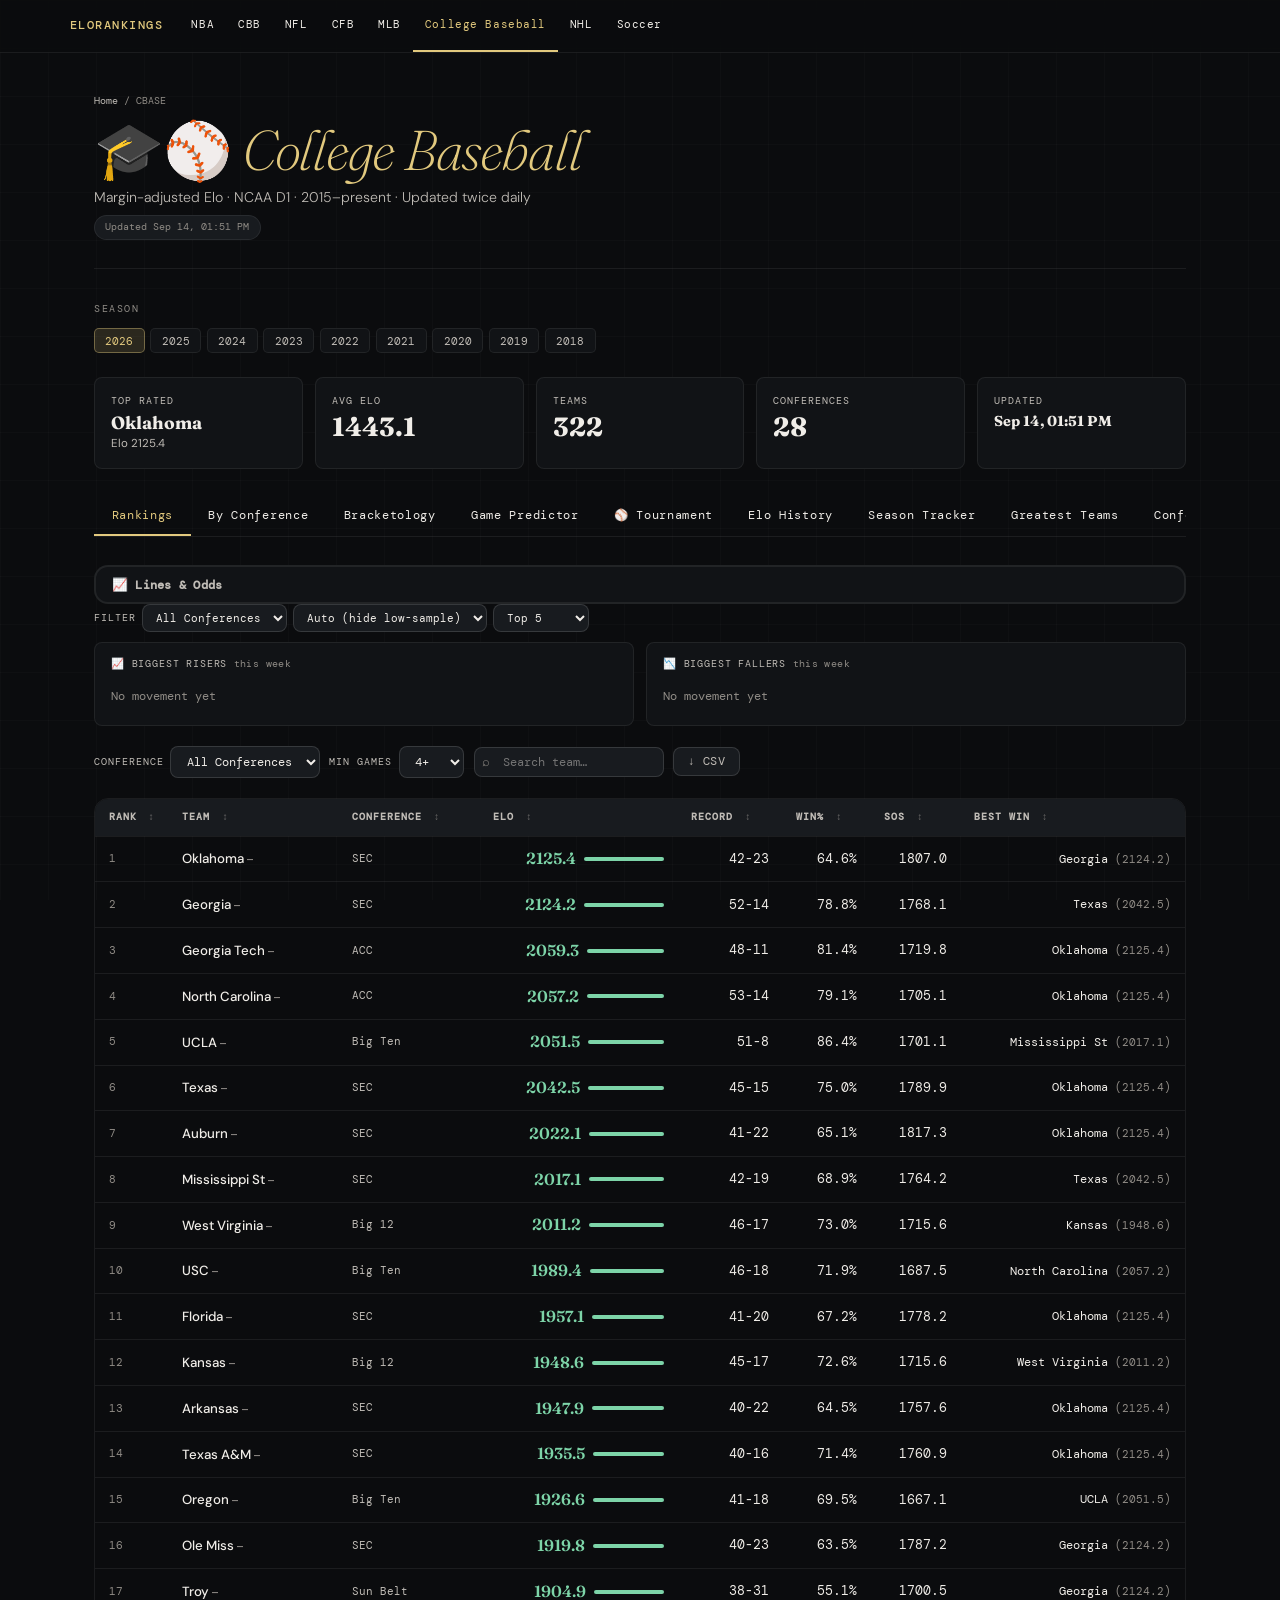
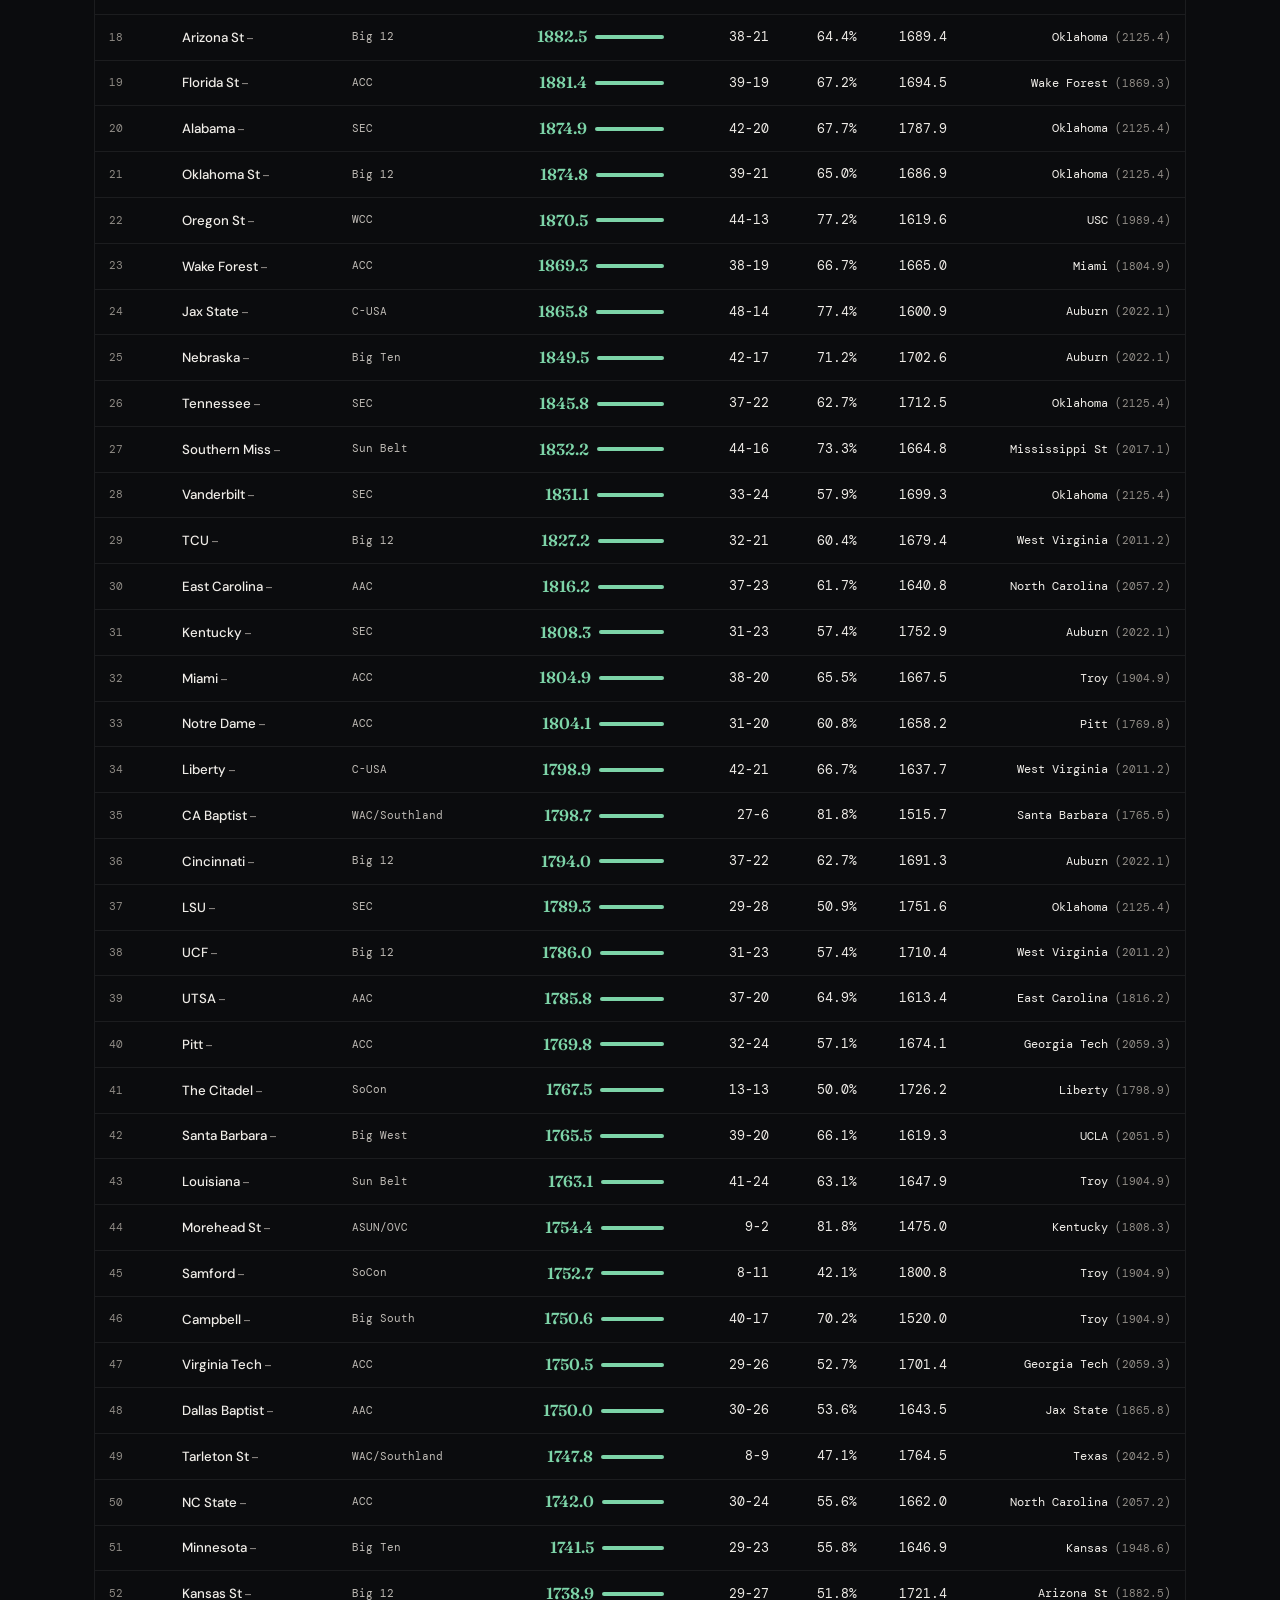
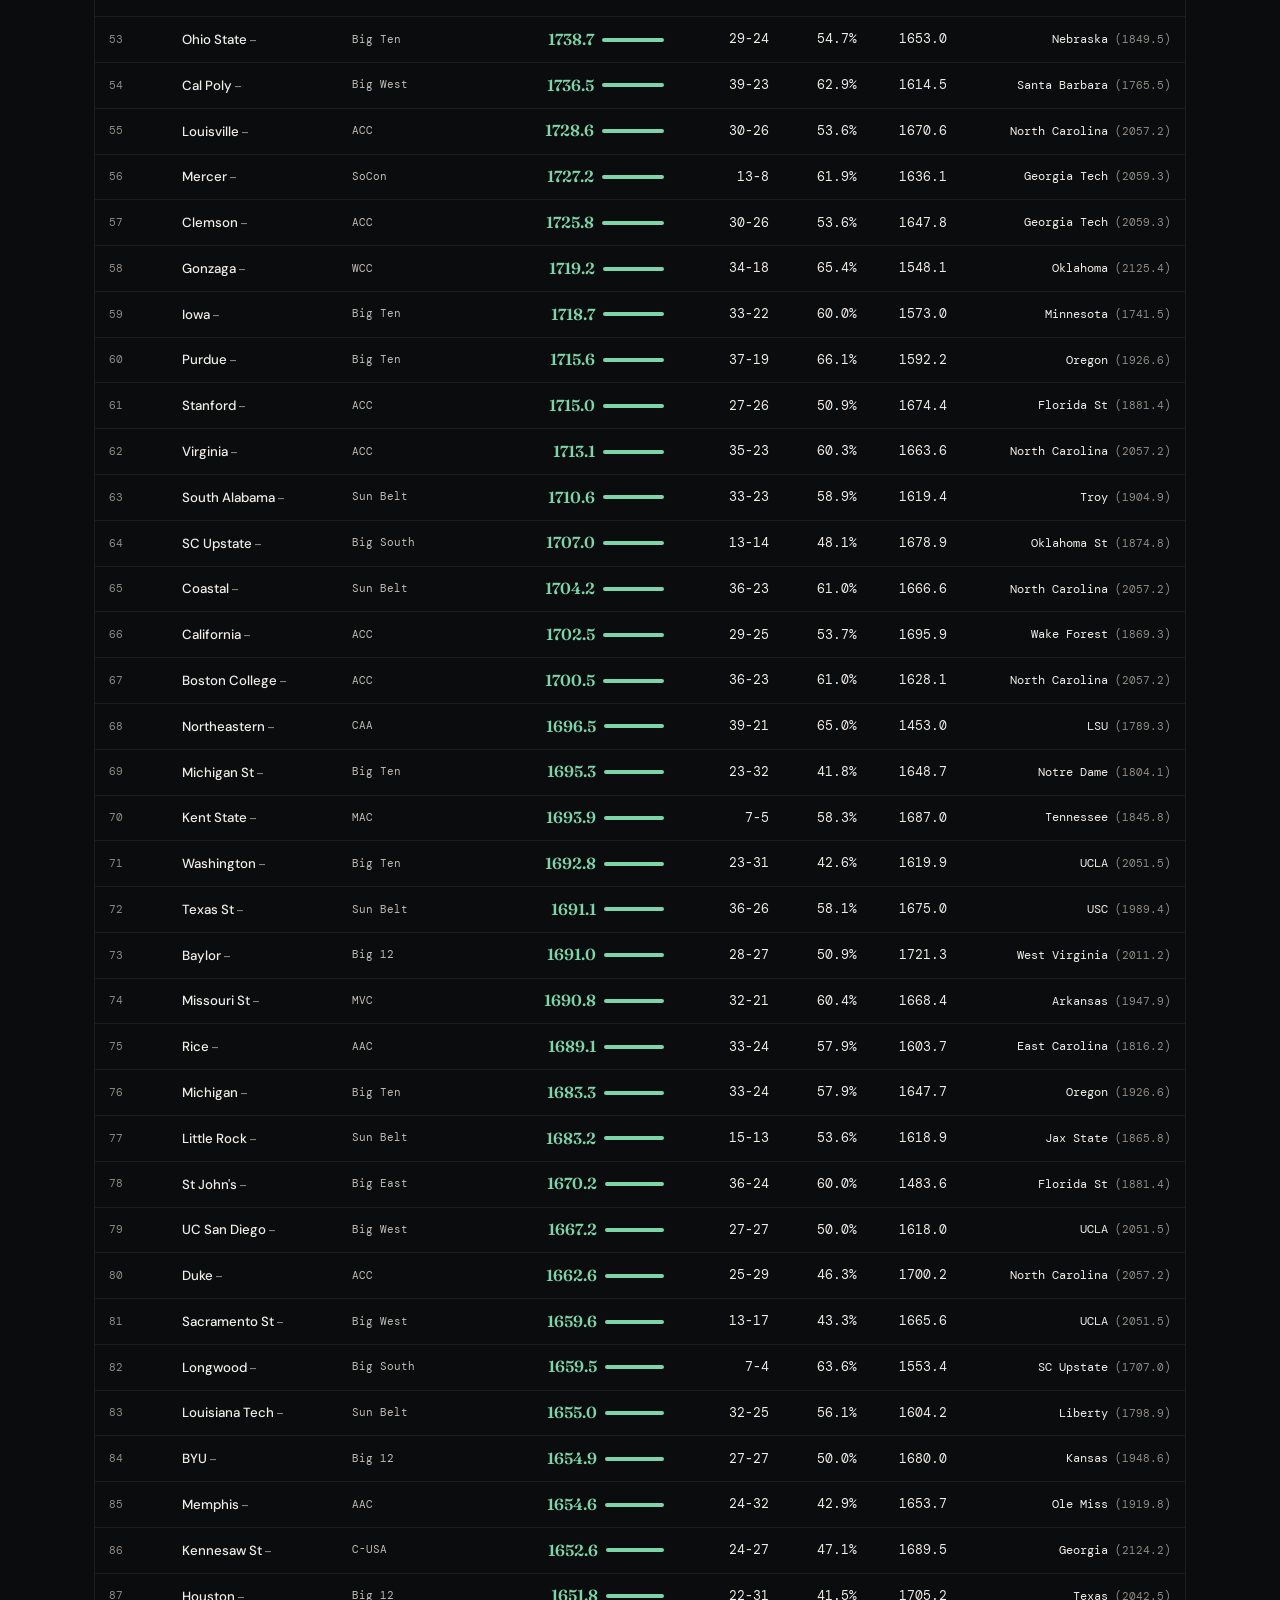
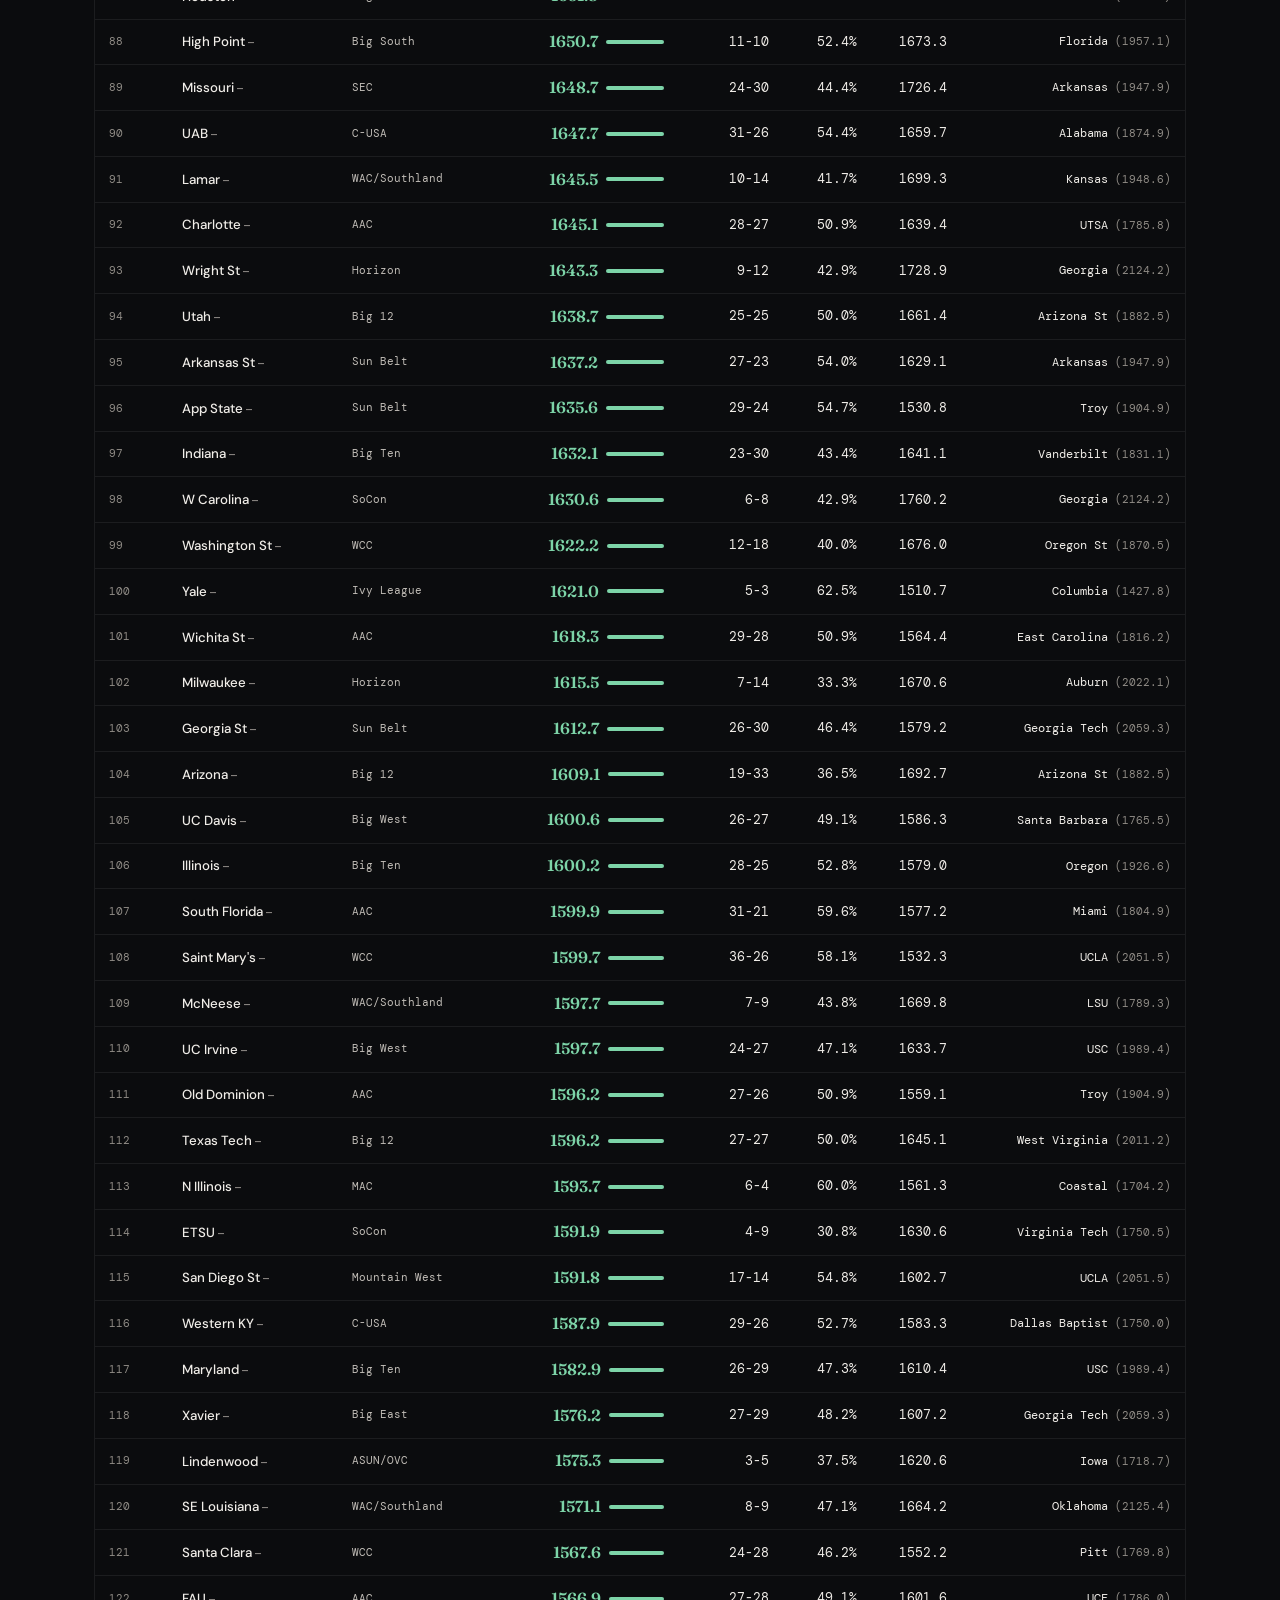
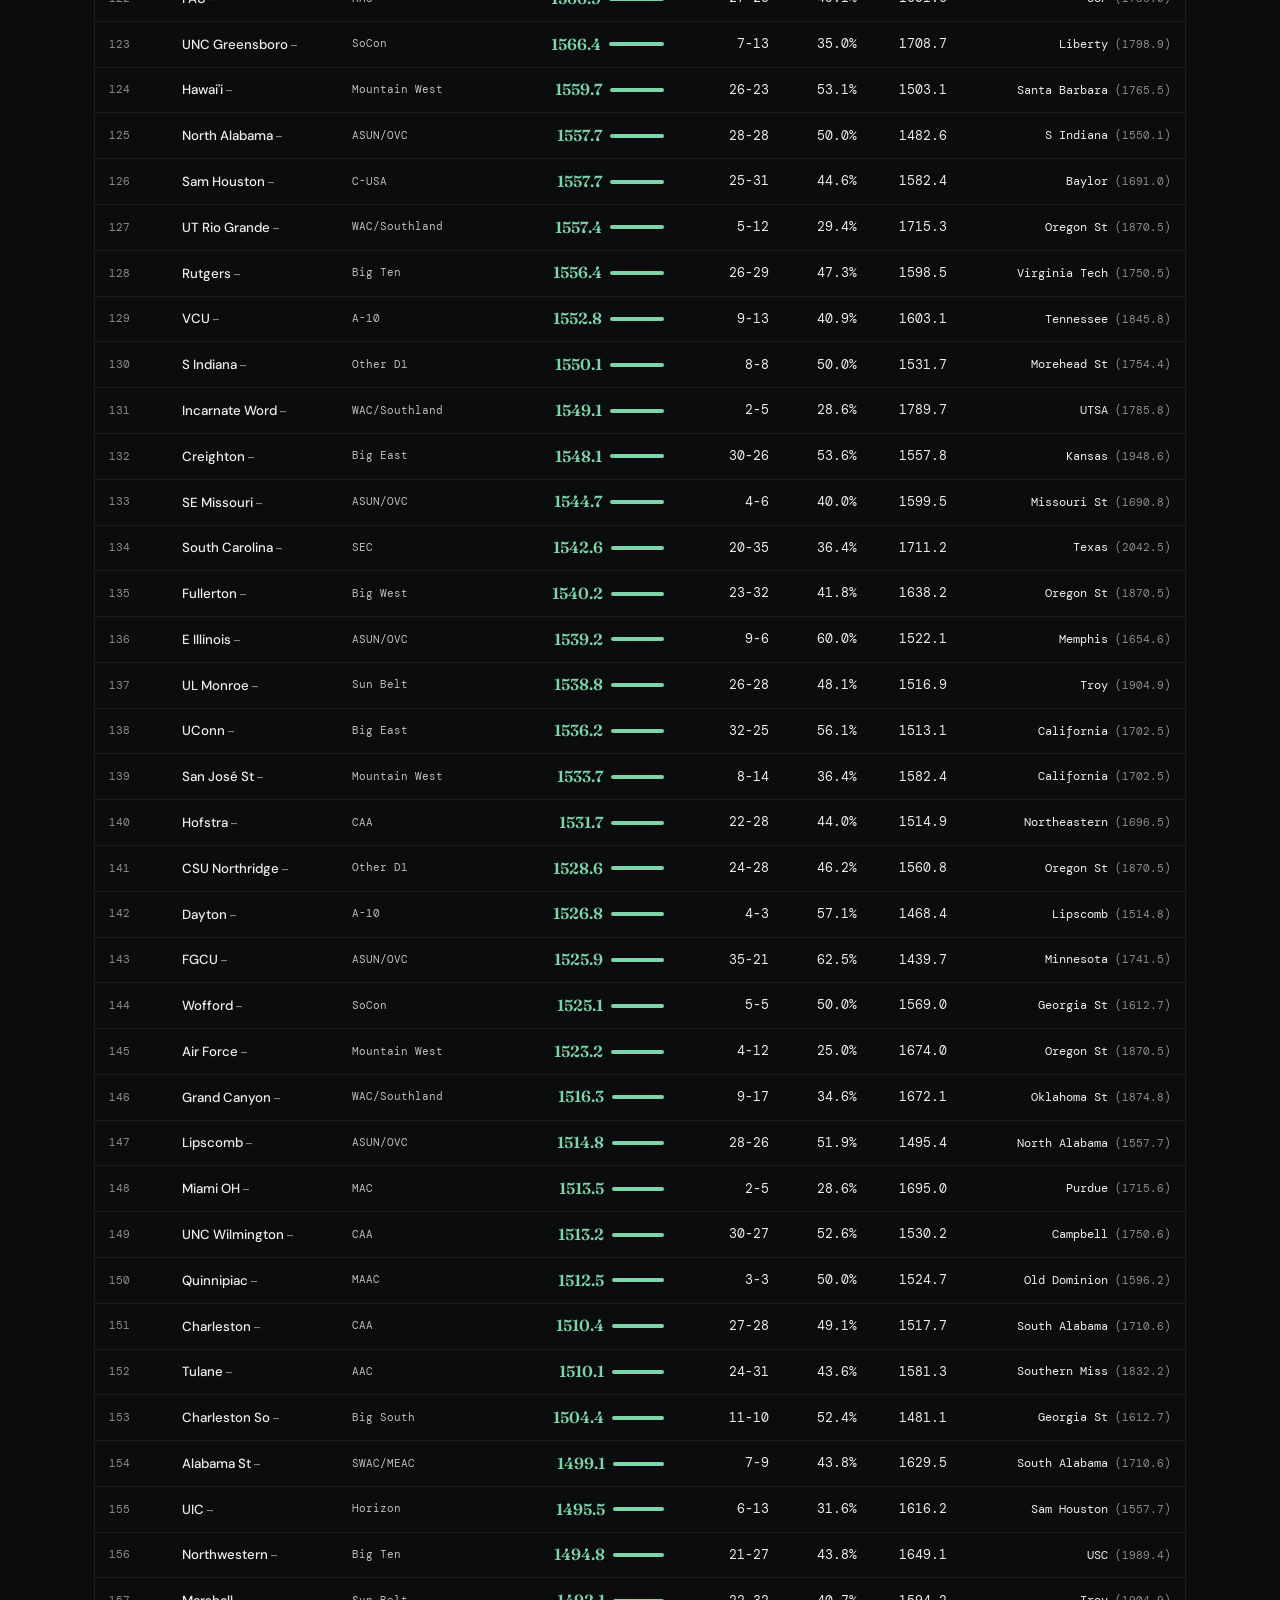
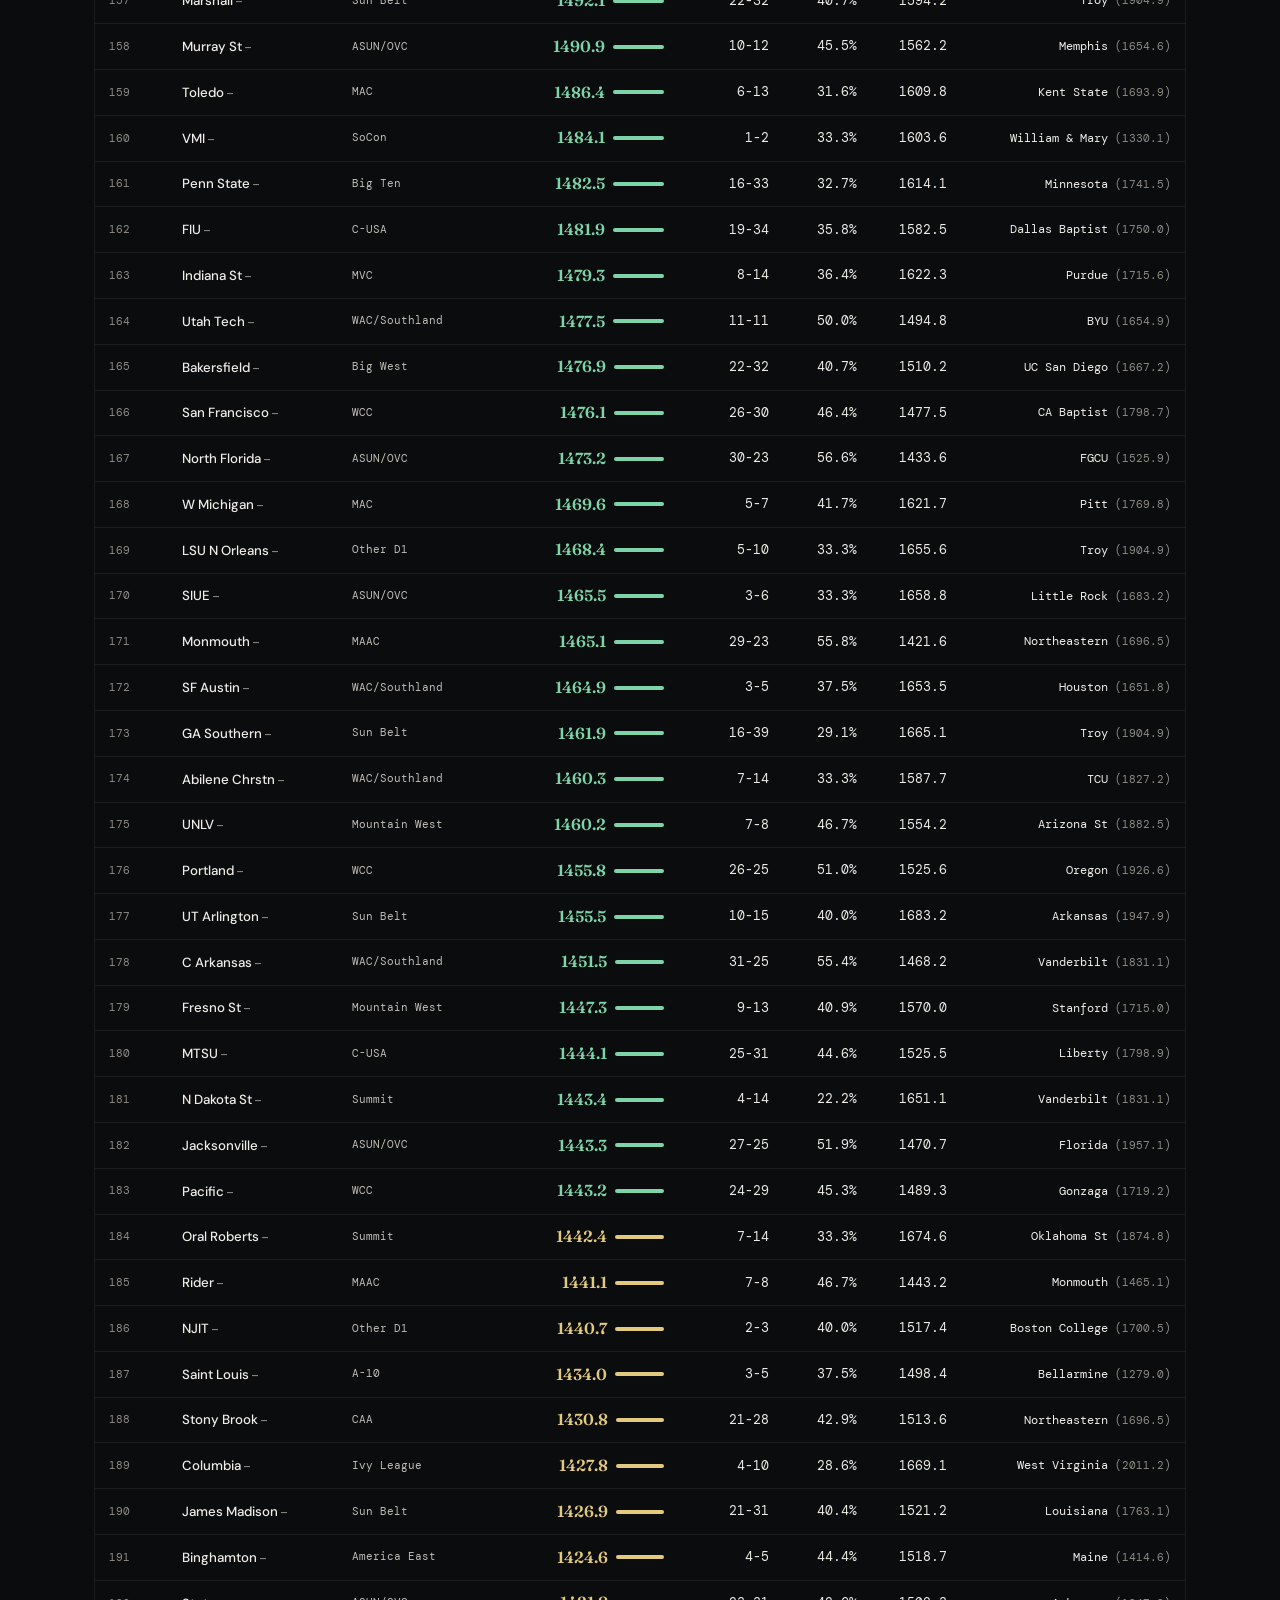
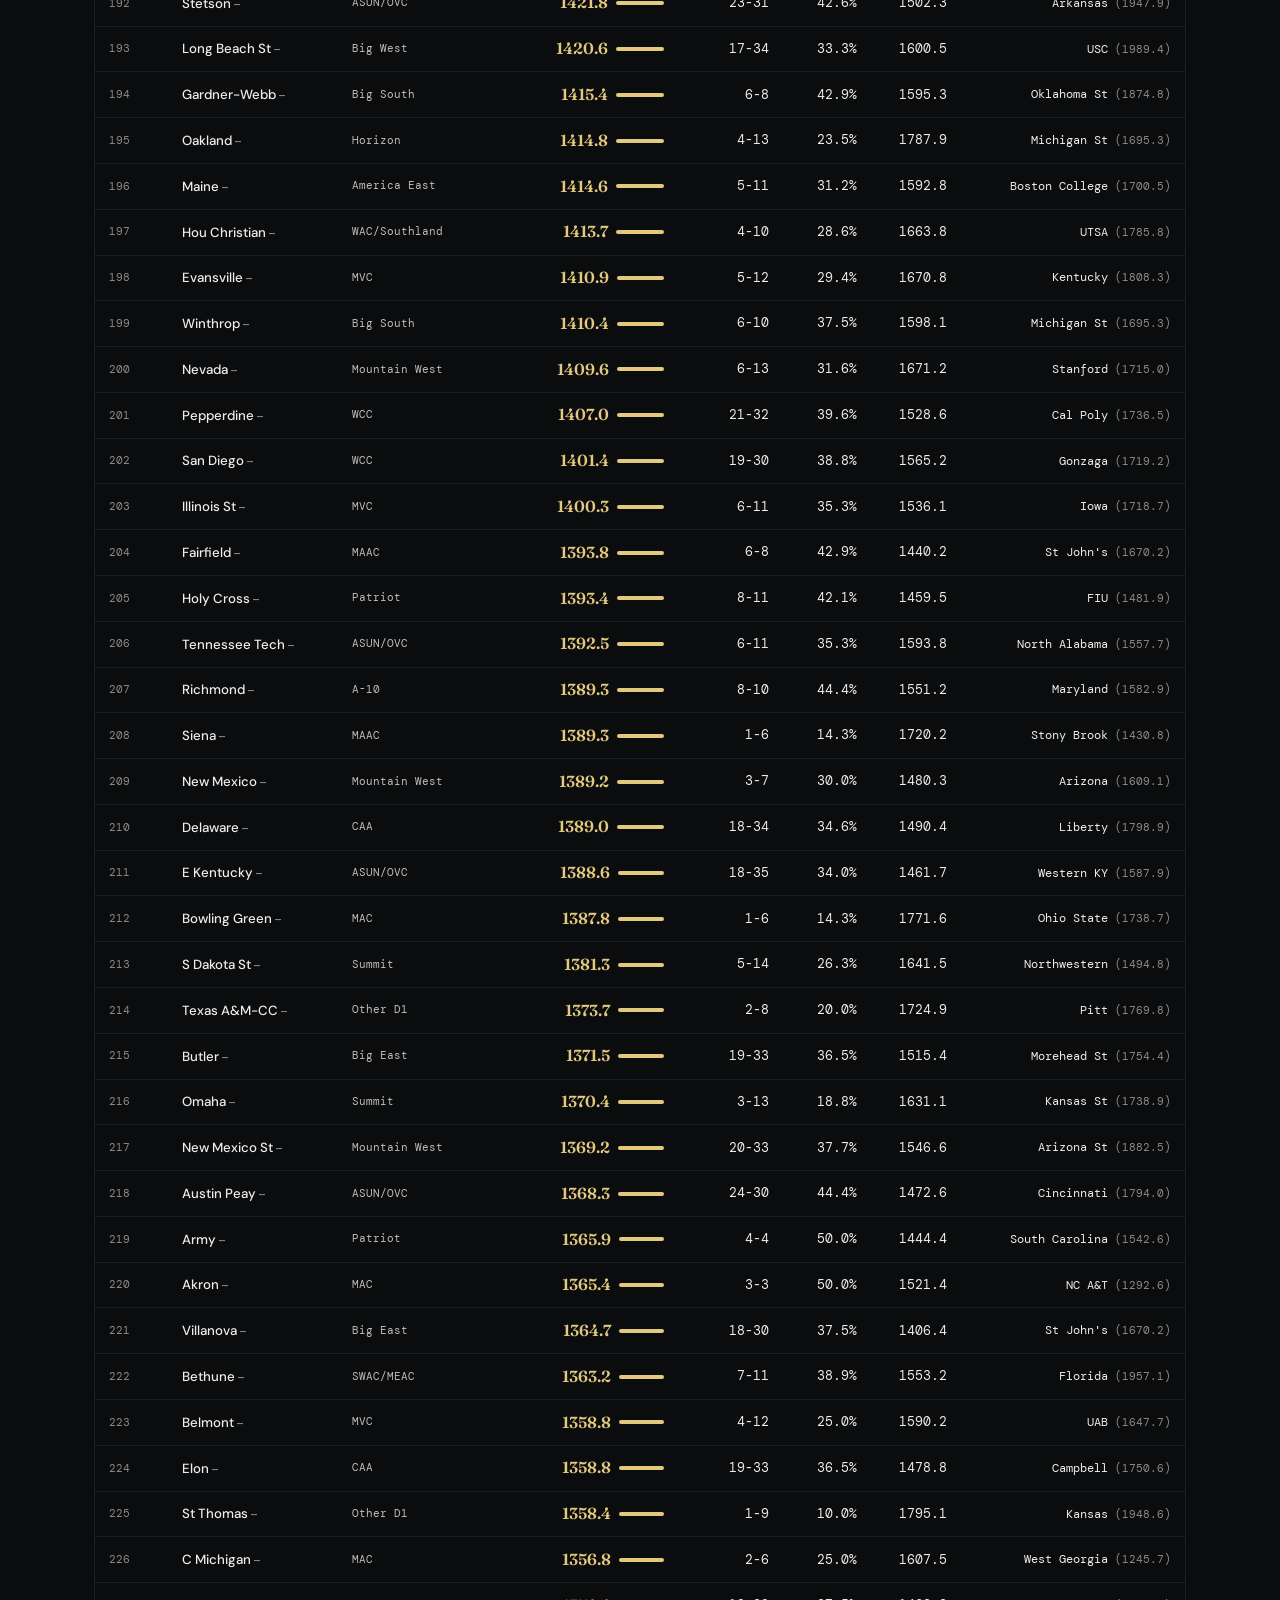
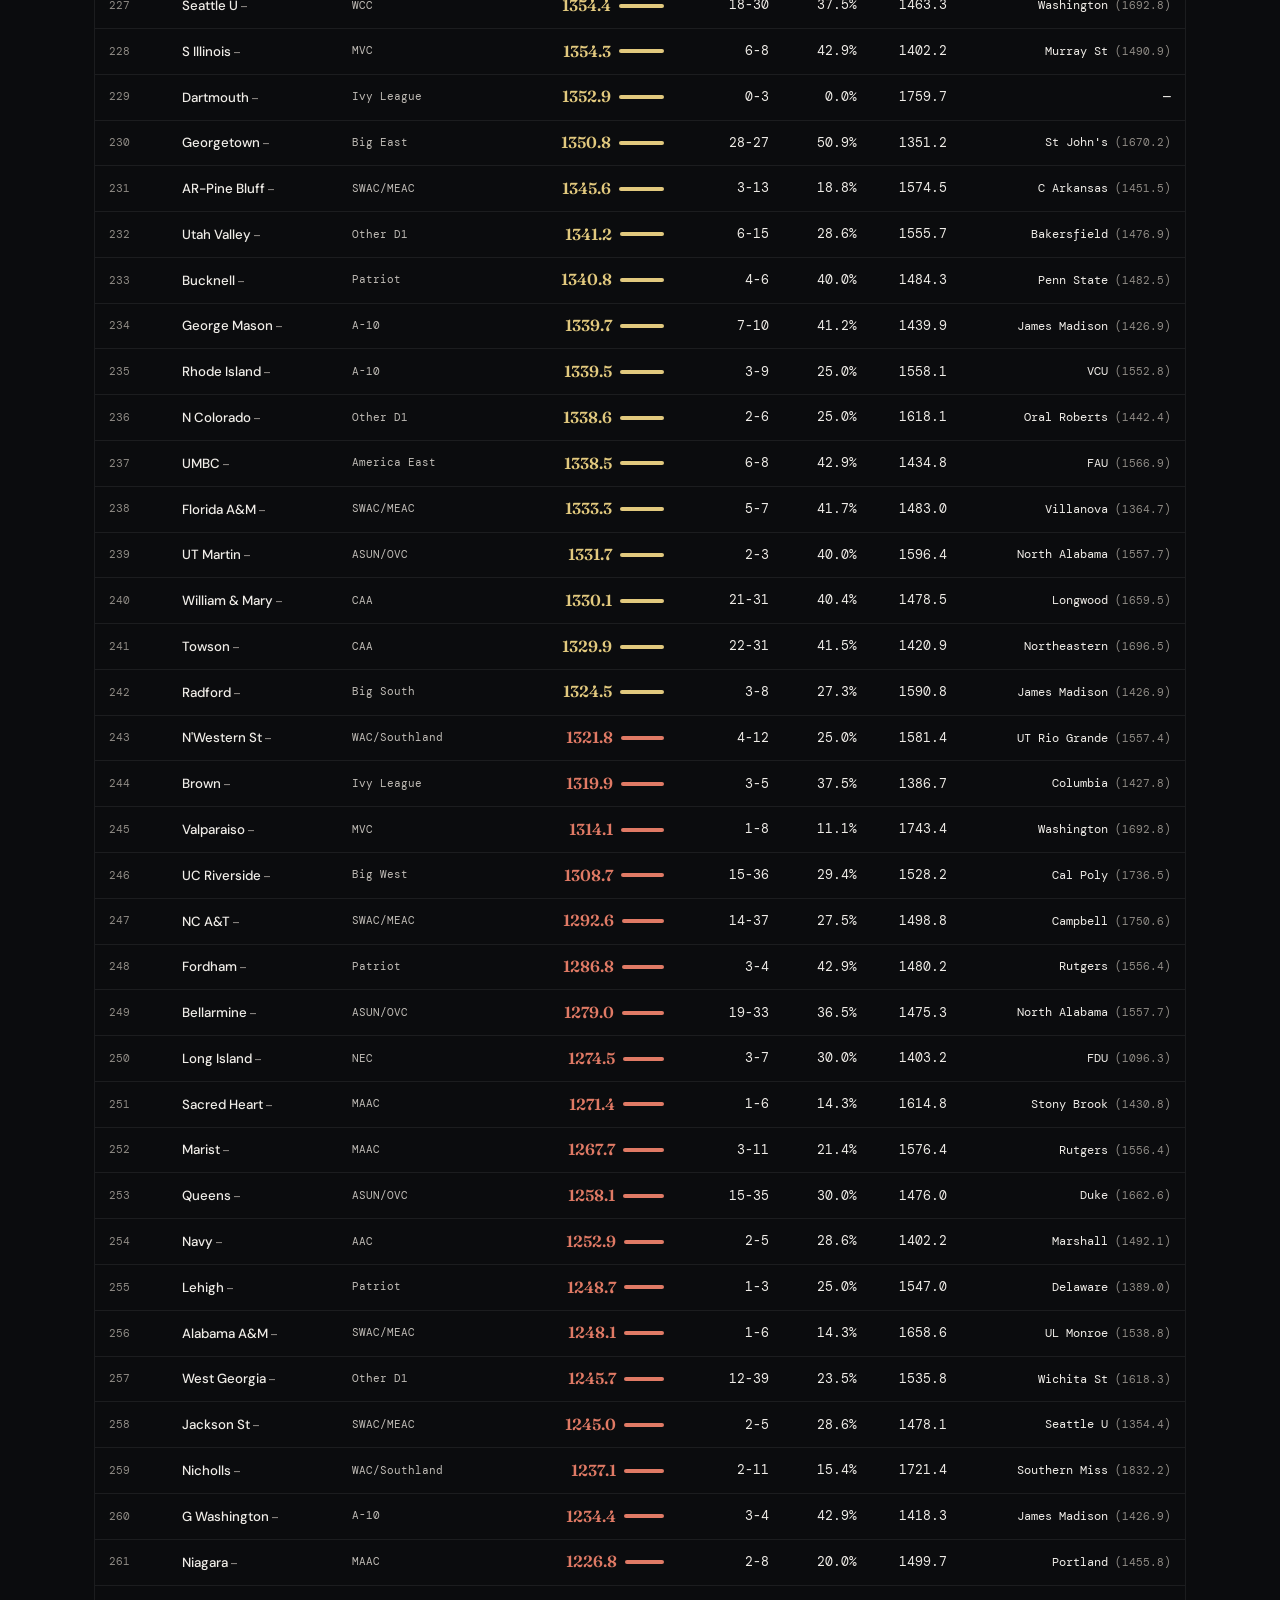
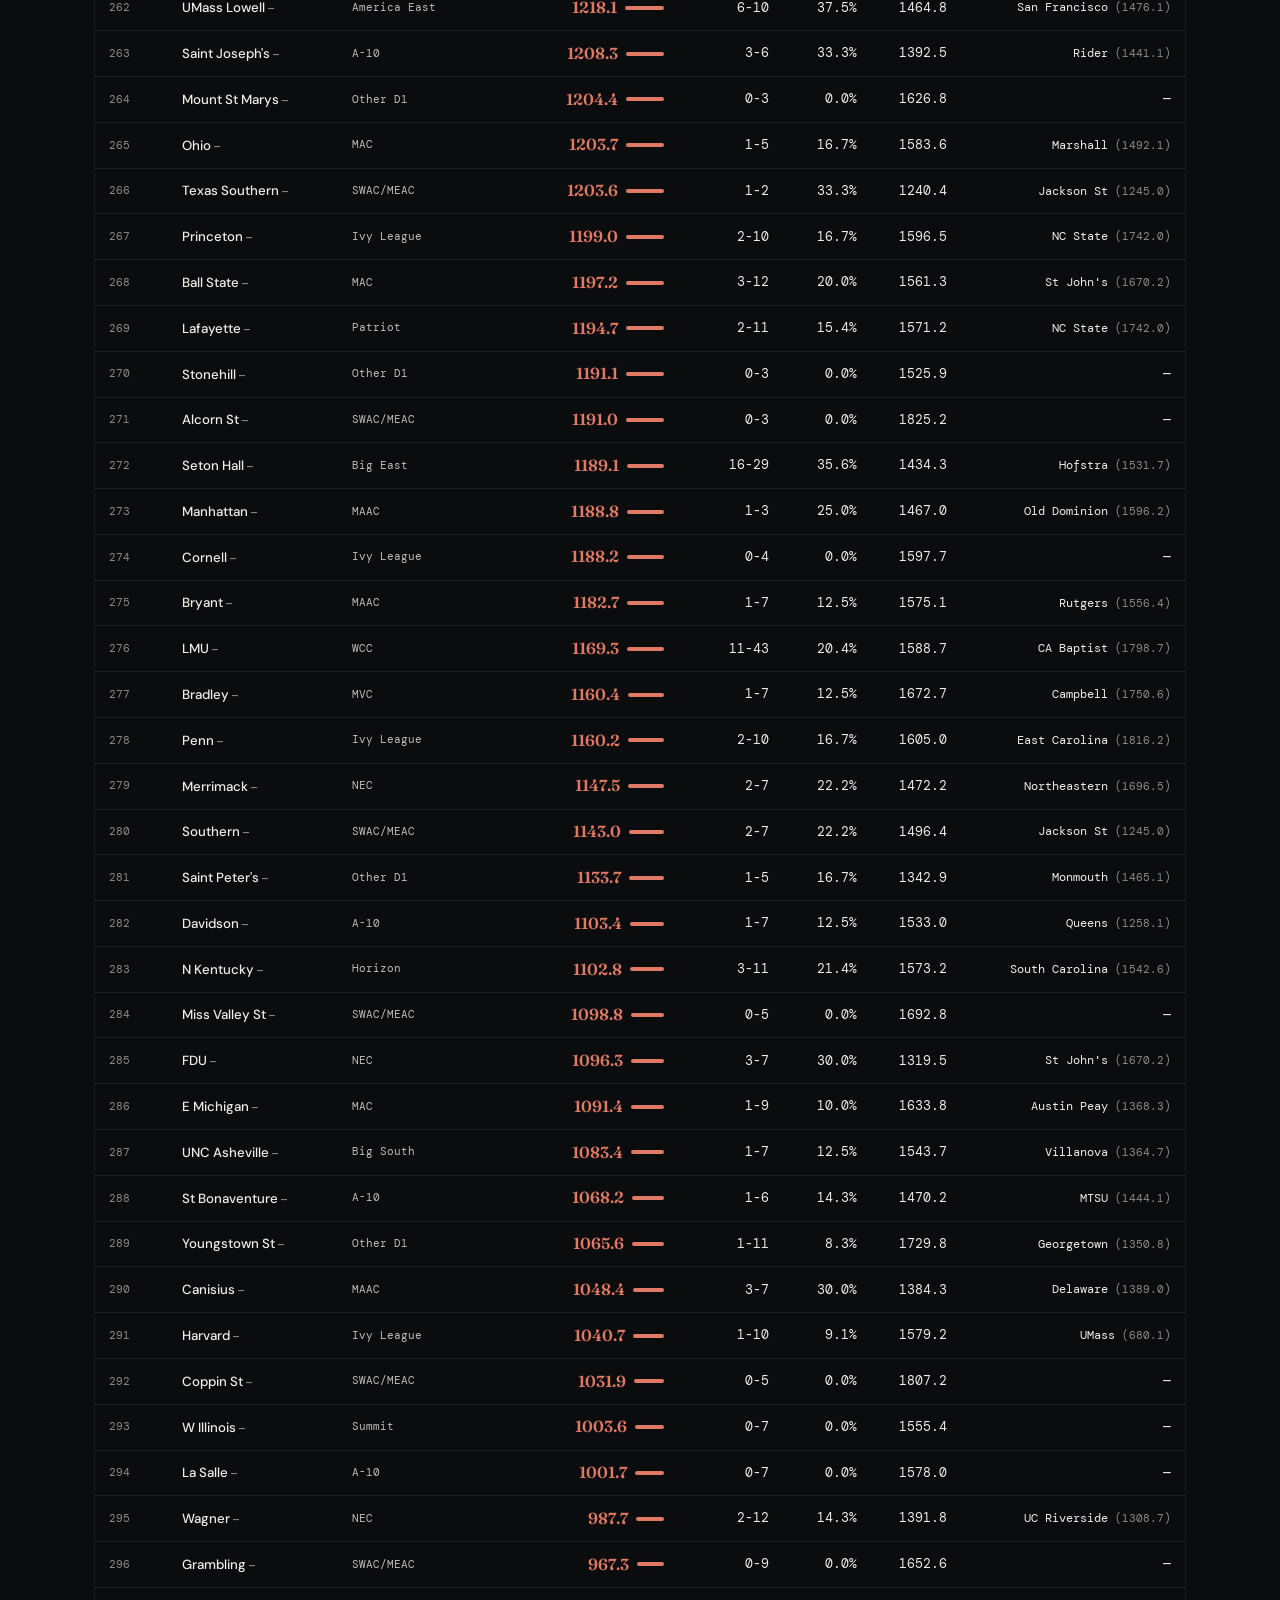
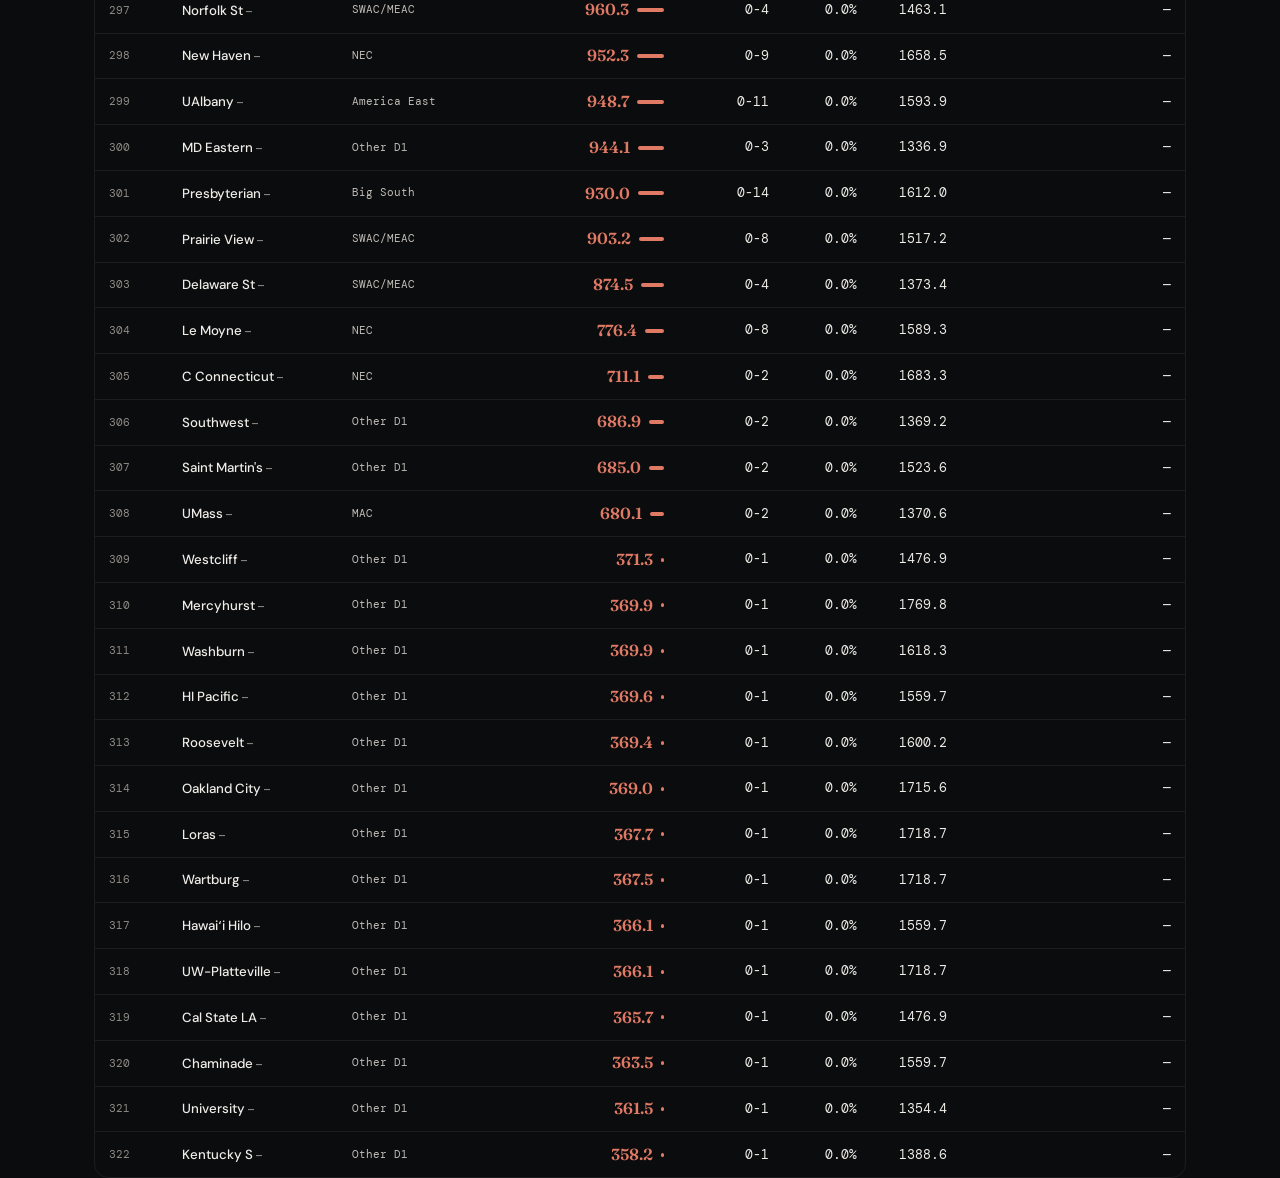
==== docs/sports/cbase.html @ 06b30570 "Add files via upload" ====
<!DOCTYPE html>
<html lang="en">
<head>
  <!-- Google Analytics 4 -->
  <script async src="https://www.googletagmanager.com/gtag/js?id=G-BXB1QL8D8C"></script>
  <script>
    window.dataLayer = window.dataLayer || [];
    function gtag(){dataLayer.push(arguments);}
    gtag('js', new Date());
    gtag('config', 'G-BXB1QL8D8C');
  </script>
<meta charset="UTF-8">
<meta name="viewport" content="width=device-width, initial-scale=1.0">
<title>College Baseball Elo — EloRankings</title>
<link rel="stylesheet" href="../css/style.css">
</head>
<body>
<nav>
  <div class="nav-inner">
    <a class="nav-logo" href="../index.html">EloRankings</a>
    <ul class="nav-links">
      <li><a href="nba.html">NBA</a></li>
      <li><a href="cbb.html">CBB</a></li>
      <li><a href="nfl.html">NFL</a></li>
      <li><a href="cfb.html">CFB</a></li>
      <li><a href="mlb.html">MLB</a></li>
      <li><a href="cbase.html" class="active">College Baseball</a></li>
      <li><a href="nhl.html">NHL</a></li>
      <li><a href="soccer.html">Soccer</a></li>
    </ul>
  </div>
  <div class="nav-mobile-links">
    <a href="../sports/nba.html">NBA</a>
    <a href="../sports/cbb.html">CBB</a>
    <a href="../sports/nfl.html">NFL</a>
    <a href="../sports/cfb.html">CFB</a>
    <a href="../sports/mlb.html">MLB</a>
    <a href="../sports/cbase.html">C.Baseball</a>
    <a href="../sports/nhl.html">NHL</a>
    <a href="../sports/soccer.html">Soccer</a>
  </div>
</nav>

<div class="page">

  <div class="page-header fade-up">
    <div class="breadcrumb"><a href="../index.html">Home</a> / CBASE</div>
    <h1>🎓⚾ <em>College Baseball</em></h1>
    <p>Margin-adjusted Elo · NCAA D1 · 2015–present · Updated twice daily</p>
  </div>

  <!-- Season picker -->
  <div style="font-family:var(--font-mono);font-size:0.62rem;letter-spacing:0.16em;text-transform:uppercase;color:var(--text-dim);margin-bottom:0.75rem">Season</div>
  <div class="season-picker" id="seasonPicker"></div>

  <!-- Summary cards -->
  <div class="summary-bar">
    <div class="stat-card"><div class="stat-card-label">Top Rated</div><div class="stat-card-val" id="s-top" style="font-size:1.1rem">—</div><div class="stat-card-sub" id="s-top-elo"></div></div>
    <div class="stat-card"><div class="stat-card-label">Avg Elo</div><div class="stat-card-val" id="s-avg">—</div></div>
    <div class="stat-card"><div class="stat-card-label">Teams</div><div class="stat-card-val" id="s-teams">—</div></div>
    <div class="stat-card"><div class="stat-card-label">Conferences</div><div class="stat-card-val" id="s-confs">—</div></div>
    <div class="stat-card"><div class="stat-card-label">Updated</div><div class="stat-card-val" style="font-size:0.9rem" id="s-updated">—</div></div>
  </div>

  <!-- Tabs -->
  <div class="tabs">
    <button class="tab" data-tab="rankings">Rankings</button>
    <button class="tab" data-tab="byconf">By Conference</button>
    <button class="tab" data-tab="bracketology">Bracketology</button>
    <button class="tab" data-tab="predictor">Game Predictor</button>
    <button class="tab" data-tab="tourney">⚾ Tournament</button>
    <button class="tab" data-tab="history">Elo History</button>
    <button class="tab" data-tab="tracker">Season Tracker</button>
    <button class="tab" data-tab="greatest">Greatest Teams</button>
    <button class="tab" data-tab="confhistory">Conference History</button>
  </div>

  <!-- Rankings panel -->
  <div id="panel-rankings">
    <div class="controls">
      <div class="ctrl-group">
        <span class="ctrl-label">Conference</span>
        <select id="confFilter"></select>
      </div>
      <div class="ctrl-group">
        <span class="ctrl-label">Min games</span>
        <select id="minGames">
          <option value="0">Any</option>
          <option value="4" selected>4+</option>
          <option value="10">10+</option>
          <option value="20">20+</option>
        </select>
      </div>
      <div class="search-wrap">
        <span class="search-icon">⌕</span>
        <input type="search" id="teamSearch" placeholder="Search team…">
      </div>
      <button class="btn" id="exportBtn">↓ Export CSV</button>
    </div>
  </div>

  <!-- Other panels -->
  <div id="panel-byconf" hidden></div>
  <div id="panel-predictor" hidden>
    <div class="predictor-card">
      <h3>Head-to-head Win Probability</h3>
      <div class="pred-row">
        <div>
          <div style="font-family:var(--font-mono);font-size:0.6rem;letter-spacing:0.1em;text-transform:uppercase;color:var(--text-dim);margin-bottom:0.35rem">Team A</div>
          <select id="teamA" style="width:100%"></select>
        </div>
        <div class="pred-vs">vs</div>
        <div>
          <div style="font-family:var(--font-mono);font-size:0.6rem;letter-spacing:0.1em;text-transform:uppercase;color:var(--text-dim);margin-bottom:0.35rem">Team B</div>
          <select id="teamB" style="width:100%"></select>
        </div>
      </div>
      <div class="hca-row">
        <input type="checkbox" id="hcaCheck" checked>
        <label for="hcaCheck">Team A has home advantage</label>
      </div>
      <div id="predResult"></div>
    </div>
  </div>
  <div id="panel-bracketology" hidden><div style="background:var(--bg2);border:1px solid var(--border);border-radius:var(--radius);padding:1rem;margin-bottom:1rem;font-size:0.83rem;color:var(--text-muted);line-height:1.7">Auto bids go to each conference's tournament champion (projected by Elo until that conference's tournament final is decided). At-large bids fill the 64-team CWS field, sorted by Elo. <span id="bracketInfo" style="font-family:var(--font-mono);font-size:0.7rem;color:var(--text-dim)"></span></div><div id="bracketView"></div></div>

  <div id="panel-history" hidden>
    <!-- populated by sport-page.js renderHistory() -->
  </div>

  <div id="panel-tracker" hidden>
    <!-- populated by sport-page.js renderSeasonTracker() -->
  </div>

  <div id="panel-greatest" hidden>
    <!-- populated by sport-page.js renderGreatestTeams() -->
  </div>

  
  <div id="panel-tourney" hidden></div><div id="panel-confhistory" hidden>
    <!-- populated by sport-page.js renderConfHistory() -->
  </div>
</div><!-- .page -->

<script src="../js/utils.js?v=36"></script>
<script src="../js/season-tracker.js?v=36"></script>
<script src="../js/sport-page.js?v=44"></script>
<script>
initSportPage({
  sport:     'CBASE',
  dataPath:  '../CollegeBaseball/data/CBASE_Elo_',
  seasons:   [2026,2025,2024,2023,2022,2021,2020,2019,2018],
  hca:       50,
  confLabel: 'Conference',
  kFactor:   30,
  tabs:      ["rankings", "byconf", "bracketology", "predictor", "tourney"],
});
</script>
  <script>
    // Track tab clicks as GA4 events
    document.addEventListener('click', function(e) {
      var btn = e.target.closest('[data-tab]');
      if (!btn) return;
      var tab = btn.getAttribute('data-tab');
      var sport = (typeof CFG !== 'undefined' && CFG.sport) ? CFG.sport : document.title;
      if (typeof gtag === 'function') {
        gtag('event', 'tab_click', {
          event_category: 'Navigation',
          event_label: sport + ' - ' + tab,
          sport: sport,
          tab_name: tab
        });
      }
    });
  </script>
</body>
</html>
---- docs/css/style.css ----
/* ============================================================
   EloRankings — Global Design System
   ============================================================ */
@import url('https://fonts.googleapis.com/css2?family=DM+Mono:ital,wght@0,400;0,500;1,400&family=Fraunces:ital,opsz,wght@0,9..144,200;0,9..144,700;1,9..144,300&family=DM+Sans:ital,opsz,wght@0,9..40,300;0,9..40,400;0,9..40,500&display=swap');

*,*::before,*::after{box-sizing:border-box;margin:0;padding:0}

:root{color-scheme:dark;
  --bg:#0b0c0e; --bg2:#111316; --bg3:#181b1f; --bg4:#1e2228;
  --border:rgba(255,255,255,0.07); --border-md:rgba(255,255,255,0.13); --border-hi:rgba(255,255,255,0.22);
  --text:#f0ede8; --text-muted:#c0bcb6; --text-dim:#908c86;
  --accent:#e2c97e; --accent-dim:rgba(226,201,126,0.15);
  --green:#4a9e6e; --green-hi:#7dd4a8; --green-dim:rgba(74,158,110,0.12);
  --red:#c05a47; --red-hi:#e07a65;
  --blue:#5a8fc0; --blue-hi:#7eb5e8; --blue-dim:rgba(90,143,192,0.12);
  --radius:8px; --radius-lg:14px;
  --font-body:'DM Sans',sans-serif;
  --font-display:'Fraunces',Georgia,serif;
  --font-mono:'DM Mono','Courier New',monospace;
}

html{background:var(--bg);scroll-behavior:smooth}
body{font-family:var(--font-body);background:var(--bg);color:var(--text);min-height:100vh;font-size:15px;line-height:1.6;-webkit-font-smoothing:antialiased}

body::before{content:'';position:fixed;inset:0;background-image:linear-gradient(rgba(255,255,255,0.018) 1px,transparent 1px),linear-gradient(90deg,rgba(255,255,255,0.018) 1px,transparent 1px);background-size:48px 48px;pointer-events:none;z-index:0}

/* ── Layout ── */
.page{position:relative;z-index:1;max-width:1140px;margin:0 auto;padding:0 1.5rem}

/* ── Nav ── */
nav{position:sticky;top:0;z-index:100;background:rgba(11,12,14,0.92);backdrop-filter:blur(12px);border-bottom:1px solid var(--border);padding:0 1.5rem}
.nav-inner{max-width:1140px;margin:0 auto;display:flex;align-items:center;height:52px;gap:1rem}
.nav-logo{font-family:var(--font-mono);font-size:0.78rem;font-weight:500;letter-spacing:0.12em;text-transform:uppercase;color:var(--accent);text-decoration:none;flex-shrink:0}
.nav-links{display:flex;align-items:center;list-style:none;overflow-x:auto;scrollbar-width:none;flex:1}
.nav-links::-webkit-scrollbar{display:none}
.nav-links a{font-size:0.7rem;font-family:var(--font-mono);letter-spacing:0.05em;color:var(--text);text-decoration:none;padding:0 0.75rem;height:52px;display:flex;align-items:center;border-bottom:2px solid transparent;transition:color 0.15s,border-color 0.15s;white-space:nowrap}
.nav-links a:hover{color:var(--text)}
.nav-links a.active{color:var(--accent);border-bottom-color:var(--accent)}

/* ── Hero ── */
.hero{padding:5rem 0 3rem}
.eyebrow{font-family:var(--font-mono);font-size:0.68rem;letter-spacing:0.2em;text-transform:uppercase;color:var(--green-hi);margin-bottom:1.25rem;display:flex;align-items:center;gap:0.6rem}
.eyebrow::before{content:'';width:22px;height:1px;background:var(--green-hi)}
.hero h1{font-family:var(--font-display);font-size:clamp(3rem,7vw,5.5rem);font-weight:700;line-height:0.95;letter-spacing:-0.02em;margin-bottom:1.5rem}
.hero h1 em{font-style:italic;font-weight:200;color:var(--accent)}
.hero-sub{font-size:1rem;color:var(--text);max-width:520px;font-weight:300;line-height:1.75;opacity:0.85}

/* ── Live badge ── */
.live-badge{display:inline-flex;align-items:center;gap:0.45rem;background:var(--green-dim);border:1px solid rgba(74,158,110,0.28);border-radius:100px;padding:0.3rem 0.8rem;font-family:var(--font-mono);font-size:0.65rem;letter-spacing:0.08em;color:var(--green-hi);margin-bottom:2rem}
.pulse{width:6px;height:6px;border-radius:50%;background:var(--green-hi);animation:pulse 2.2s ease-in-out infinite}
@keyframes pulse{0%,100%{opacity:1;transform:scale(1)}50%{opacity:.35;transform:scale(.65)}}

/* ── Stat strip ── */
.stat-strip{display:grid;grid-template-columns:repeat(auto-fit,minmax(110px,1fr));border:1px solid var(--border);border-radius:var(--radius);overflow:hidden;margin:2.5rem 0}
.stat-item{padding:1rem 1.25rem;border-right:1px solid var(--border)}
.stat-item:last-child{border-right:none}
.stat-val{font-family:var(--font-display);font-size:1.9rem;font-weight:700;color:var(--text);line-height:1;margin-bottom:0.25rem}
.stat-lbl{font-family:var(--font-mono);font-size:0.6rem;letter-spacing:0.1em;text-transform:uppercase;color:var(--text-dim)}

/* ── Sport cards ── */
.sports-grid{display:grid;grid-template-columns:repeat(auto-fill,minmax(270px,1fr));gap:1px;background:var(--border);border:1px solid var(--border);border-radius:var(--radius-lg);overflow:hidden;margin-bottom:5rem}
.sport-card{background:var(--bg2);padding:1.75rem 1.5rem;text-decoration:none;color:inherit;display:flex;flex-direction:column;gap:0.55rem;transition:background 0.18s;position:relative;overflow:hidden;cursor:pointer}
.sport-card:hover{background:var(--bg3)}
.sport-card:hover .card-arrow{color:var(--accent);transform:translate(3px,-3px)}
.card-arrow{position:absolute;top:1.5rem;right:1.5rem;font-size:1rem;color:var(--text-dim);transition:color 0.18s,transform 0.18s}
.card-num{font-family:var(--font-mono);font-size:0.62rem;color:var(--text-dim);letter-spacing:0.1em}
.card-emoji{font-size:1.6rem;line-height:1;margin:0.2rem 0}
.card-title{font-family:var(--font-display);font-size:1.25rem;font-weight:700;color:var(--text);line-height:1.2}
.card-desc{font-size:0.82rem;color:var(--text);font-weight:300;line-height:1.6;opacity:0.8;flex:1;padding-bottom:1.25rem}
.card-tag{display:inline-flex;align-items:center;gap:0.3rem;font-family:var(--font-mono);font-size:0.6rem;letter-spacing:0.08em;text-transform:uppercase;padding:0.22rem 0.55rem;border-radius:100px;width:fit-content}
.tag-live{background:var(--green-dim);color:var(--green-hi);border:1px solid rgba(74,158,110,0.22)}
.tag-live::before{content:'';width:5px;height:5px;border-radius:50%;background:var(--green-hi);animation:pulse 2.2s ease-in-out infinite}
.tag-hist{background:var(--blue-dim);color:var(--blue-hi);border:1px solid rgba(90,143,192,0.2)}
.tag-off{background:rgba(138,134,128,0.08);color:var(--text-muted);border:1px solid var(--border)}

/* ── Page header (sport pages) ── */
.page-header{padding:2.5rem 0 1.75rem;border-bottom:1px solid var(--border);margin-bottom:2rem}
.page-header h1{font-family:var(--font-display);font-size:clamp(2rem,5vw,3.5rem);font-weight:700;line-height:1;letter-spacing:-0.02em}
.page-header h1 em{font-style:italic;font-weight:200;color:var(--accent)}
.page-header p{color:var(--text-muted);font-size:0.88rem;margin-top:0.5rem;font-weight:300}
.breadcrumb{font-family:var(--font-mono);font-size:0.65rem;color:var(--text-dim);margin-bottom:0.75rem}
.breadcrumb a{color:var(--text-muted);text-decoration:none}
.breadcrumb a:hover{color:var(--accent)}

/* ── Season picker ── */
.season-picker{display:flex;flex-wrap:wrap;gap:0.35rem;margin-bottom:1.5rem}
.season-btn{font-family:var(--font-mono);font-size:0.68rem;padding:0.28rem 0.65rem;border:1px solid var(--border);border-radius:5px;background:var(--bg2);color:var(--text-muted);cursor:pointer;transition:all 0.15s}
.season-btn:hover{border-color:var(--border-hi);color:var(--text)}
.season-btn.active{background:var(--accent-dim);border-color:rgba(226,201,126,0.4);color:var(--accent)}

/* ── Summary cards ── */
.summary-bar{display:grid;grid-template-columns:repeat(auto-fit,minmax(130px,1fr));gap:0.75rem;margin-bottom:1.75rem}
.stat-card{background:var(--bg2);border:1px solid var(--border);border-radius:var(--radius);padding:0.9rem 1rem}
.stat-card-label{font-family:var(--font-mono);font-size:0.62rem;letter-spacing:0.1em;text-transform:uppercase;color:var(--text-muted);margin-bottom:0.35rem}
.stat-card-val{font-family:var(--font-display);font-size:1.65rem;font-weight:700;color:var(--text);line-height:1}
.stat-card-sub{font-size:0.72rem;color:var(--text-muted);margin-top:0.2rem}

/* ── Tabs ── */
.tabs{display:flex;border-bottom:1px solid var(--border);margin-bottom:1.75rem;overflow-x:auto;scrollbar-width:none}
.tabs::-webkit-scrollbar{display:none}
.tab{font-family:var(--font-mono);font-size:0.72rem;letter-spacing:0.06em;color:var(--text);padding:0.7rem 1.1rem;border:none;background:none;cursor:pointer;border-bottom:2px solid transparent;transition:color 0.15s,border-color 0.15s;white-space:nowrap}
.tab:hover{color:var(--text)}
.tab.active{color:var(--accent);border-bottom-color:var(--accent)}

/* ── Controls ── */
.controls{display:flex;flex-wrap:wrap;gap:0.6rem;align-items:center;margin-bottom:1.25rem}
.ctrl-group{display:flex;align-items:center;gap:0.4rem}
.ctrl-label{font-family:var(--font-mono);font-size:0.62rem;letter-spacing:0.1em;text-transform:uppercase;color:var(--text-muted)}
/* Disable Safari native picker appearance on multi-selects */
select[multiple]{-webkit-appearance:none;appearance:none;overflow-y:auto;border-radius:var(--radius)}
select,input[type=text],input[type=search]{background:var(--bg3);border:1px solid var(--border-md);border-radius:var(--radius);color:var(--text);font-family:var(--font-mono);font-size:0.75rem;padding:0.38rem 0.7rem;outline:none;transition:border-color 0.15s;cursor:pointer}
select{-webkit-appearance:auto}
select[multiple]{-webkit-appearance:none}
select:hover,input:hover{border-color:var(--border-hi)}
select:focus,input:focus{border-color:var(--accent)}
option{background:var(--bg3);color:var(--text)}
.btn{background:var(--bg3);border:1px solid var(--border-md);border-radius:var(--radius);color:var(--text-muted);font-family:var(--font-mono);font-size:0.72rem;padding:0.38rem 0.85rem;cursor:pointer;transition:all 0.15s;letter-spacing:0.04em}
.btn:hover{border-color:var(--border-hi);color:var(--text)}
.btn.primary{background:var(--accent-dim);border-color:rgba(226,201,126,0.35);color:var(--accent)}
.search-wrap{position:relative}
.search-wrap input{padding-left:1.75rem;width:190px}
.search-icon{position:absolute;left:0.55rem;top:50%;transform:translateY(-50%);color:var(--text-dim);font-size:0.8rem;pointer-events:none}

/* ── Table ── */
.table-wrap{border:1px solid var(--border);border-radius:var(--radius-lg);overflow:hidden}
.tbl{width:100%;border-collapse:collapse;font-size:0.83rem}
.tbl thead th{background:var(--bg3);padding:0.65rem 0.85rem;text-align:left;font-family:var(--font-mono);font-size:0.62rem;letter-spacing:0.1em;text-transform:uppercase;color:var(--text-muted);border-bottom:1px solid var(--border);white-space:nowrap;cursor:pointer;user-select:none;transition:color 0.15s}
.tbl thead th:hover{color:var(--text)}
.tbl thead th.sorted{color:var(--accent)}
.sort-icon{margin-left:0.3rem;opacity:0.5}
.tbl thead th.sorted .sort-icon{opacity:1}
.tbl tbody tr{border-bottom:1px solid var(--border);transition:background 0.12s}
.tbl tbody tr:last-child{border-bottom:none}
.tbl tbody tr:hover{background:var(--bg3)}
.tbl td{padding:0.6rem 0.85rem;vertical-align:middle}
td.rank{font-family:var(--font-mono);font-size:0.68rem;color:var(--text-dim);width:40px}
td.team-name{font-weight:500;color:var(--text)}
td.conf{font-family:var(--font-mono);font-size:0.70rem;color:var(--text-muted)}
td.elo{font-family:var(--font-display);font-size:1rem;font-weight:700;color:var(--text);text-align:right}
td.record{font-family:var(--font-mono);font-size:0.76rem;color:var(--text);text-align:center}
td.num{font-family:var(--font-mono);font-size:0.80rem;color:var(--text);text-align:right}
.elo-bar-wrap{display:flex;align-items:center;gap:0.5rem;justify-content:flex-end}
.elo-bar{height:4px;border-radius:2px;background:var(--accent);min-width:2px}

/* ── Predictor ── */
.predictor-card{background:var(--bg2);border:1px solid var(--border);border-radius:var(--radius-lg);padding:1.5rem;margin-bottom:1.5rem}
.predictor-card h3{font-family:var(--font-mono);font-size:0.65rem;letter-spacing:0.12em;text-transform:uppercase;color:var(--text-dim);margin-bottom:1rem}
.pred-row{display:grid;grid-template-columns:1fr 44px 1fr;gap:0.75rem;align-items:end}
.pred-vs{text-align:center;font-family:var(--font-display);font-size:1.2rem;font-weight:700;color:var(--text-dim);padding-bottom:0.15rem}
.pred-result{margin-top:1rem;padding:1rem;background:var(--bg3);border:1px solid var(--border);border-radius:var(--radius)}
.prob-nums{display:flex;justify-content:space-between;font-family:var(--font-display);font-size:1.75rem;font-weight:700;line-height:1;margin-bottom:0.5rem}
.prob-bar{display:flex;height:8px;border-radius:4px;overflow:hidden;background:var(--bg4)}
.prob-detail{display:flex;justify-content:space-between;font-family:var(--font-mono);font-size:0.65rem;color:var(--text-muted);margin-top:0.4rem}
.hca-row{display:flex;align-items:center;gap:0.5rem;font-family:var(--font-mono);font-size:0.7rem;color:var(--text-muted);margin-top:0.6rem}
input[type=checkbox]{accent-color:var(--accent)}

/* ── Conf section ── */
.conf-block{margin-bottom:1.25rem;border:1px solid var(--border);border-radius:var(--radius);overflow:hidden}
.conf-block-header{background:var(--bg3);padding:0.55rem 0.85rem;font-family:var(--font-mono);font-size:0.65rem;letter-spacing:0.14em;text-transform:uppercase;color:var(--text-muted);border-bottom:1px solid var(--border)}

/* ── Seed badges ── */
.seed{display:inline-flex;align-items:center;justify-content:center;width:20px;height:20px;border-radius:4px;background:var(--bg4);border:1px solid var(--border-md);font-family:var(--font-mono);font-size:0.62rem;color:var(--text-muted)}
.seed.s1{background:rgba(226,201,126,0.15);color:var(--accent);border-color:rgba(226,201,126,0.3)}
.seed.s2{background:var(--blue-dim);color:var(--blue-hi);border-color:rgba(90,143,192,0.25)}
.seed.s3{background:var(--green-dim);color:var(--green-hi);border-color:rgba(74,158,110,0.22)}

/* ── Bracketology grid ── */
.bracket-grid{display:grid;grid-template-columns:repeat(auto-fill,minmax(240px,1fr));gap:0.75rem;margin-bottom:1.5rem}
.bracket-card{background:var(--bg2);border:1px solid var(--border);border-radius:var(--radius);padding:0.9rem;font-size:0.82rem}
.bracket-card-header{font-family:var(--font-mono);font-size:0.6rem;letter-spacing:0.12em;text-transform:uppercase;color:var(--text-dim);margin-bottom:0.5rem}
.bracket-line{display:flex;align-items:center;gap:0.55rem;padding:0.28rem 0;border-bottom:1px solid var(--border)}
.bracket-line:last-child{border-bottom:none}
.bracket-line-team{flex:1;font-weight:500}
.bracket-line-conf{font-family:var(--font-mono);font-size:0.6rem;color:var(--text-dim)}

/* ── Loading / empty ── */
.loading{display:flex;align-items:center;justify-content:center;gap:0.75rem;padding:4rem;color:var(--text-dim);font-family:var(--font-mono);font-size:0.72rem;letter-spacing:0.08em}
.spinner{width:15px;height:15px;border:1.5px solid var(--border-md);border-top-color:var(--accent);border-radius:50%;animation:spin 0.7s linear infinite}
@keyframes spin{to{transform:rotate(360deg)}}
.empty-state{text-align:center;padding:4rem;color:var(--text-dim);font-family:var(--font-mono);font-size:0.78rem}

/* ── Toast ── */
.toast{position:fixed;bottom:1.5rem;right:1.5rem;background:var(--bg3);border:1px solid var(--border-md);border-radius:var(--radius);padding:0.65rem 1rem;font-family:var(--font-mono);font-size:0.72rem;color:var(--text-muted);z-index:200;opacity:0;transform:translateY(8px);transition:opacity 0.25s,transform 0.25s;pointer-events:none}
.toast.show{opacity:1;transform:translateY(0)}

/* ── Animations ── */
@keyframes fadeUp{from{opacity:0;transform:translateY(16px)}to{opacity:1;transform:translateY(0)}}
.fade-up{animation:fadeUp 0.5s ease both}
.fade-up-2{animation:fadeUp 0.5s 0.08s ease both}
.fade-up-3{animation:fadeUp 0.5s 0.16s ease both}

/* ── Footer ── */
footer{border-top:1px solid var(--border);padding:1.75rem 0;display:flex;align-items:center;justify-content:space-between;flex-wrap:wrap;gap:0.75rem;margin-top:3rem}
footer p,footer a{font-family:var(--font-mono);font-size:0.65rem;color:var(--text-dim);text-decoration:none;letter-spacing:0.04em}
footer a:hover{color:var(--accent)}

/* ── Responsive ── */
@media(max-width:768px){
  .nav-links{display:none}
  .sports-grid{grid-template-columns:1fr}
  .stat-strip{grid-template-columns:1fr 1fr}
  .pred-row{grid-template-columns:1fr;gap:0.5rem}
  .pred-vs{display:none}
  .search-wrap input{width:140px}
  footer{flex-direction:column;align-items:flex-start}
  .summary-bar{grid-template-columns:1fr 1fr}
}

/* ── Elo trend arrows ── */
.trend-up   { color: var(--green-hi); font-size: 0.75rem; }
.trend-down { color: var(--red-hi);   font-size: 0.75rem; }
.trend-new  { color: var(--text-dim); font-size: 0.65rem; font-family: var(--font-mono); }

/* ── Biggest movers panel ── */
.movers-panel{display:grid;grid-template-columns:1fr 1fr;gap:0.75rem;margin-bottom:1.25rem}
.movers-col{background:var(--bg2);border:1px solid var(--border);border-radius:var(--radius);padding:0.85rem 1rem}
.movers-title{font-family:var(--font-mono);font-size:0.65rem;letter-spacing:0.08em;text-transform:uppercase;color:var(--text-muted);margin-bottom:0.6rem;display:flex;align-items:baseline;gap:0.4rem}
.movers-sub{font-size:0.6rem;letter-spacing:0.04em;text-transform:none;color:var(--text-dim)}
.mover-row{display:flex;align-items:center;justify-content:space-between;padding:0.3rem 0;font-size:0.82rem;border-bottom:1px solid var(--border)}
.mover-row:last-child{border-bottom:none}
.mover-team{color:var(--text)}
.mover-empty{color:var(--text-dim);font-size:0.75rem;font-family:var(--font-mono)}
.movers-ctrl{grid-column:1/-1;display:flex;flex-wrap:wrap;align-items:center;gap:0.4rem;margin-bottom:-0.15rem}
.movers-select{font-size:0.68rem;padding:0.3rem 0.55rem}
@media(max-width:768px){ .movers-panel{grid-template-columns:1fr} }

/* ── Row expansion ── */
.team-row { cursor: pointer; }
.team-row:hover td.team-name { color: var(--accent); }
.expand-row td {
  background: var(--bg3);
  padding: 0.75rem 0.85rem;
  font-size: 0.8rem;
  color: var(--text-muted);
}
.expand-row .game-list {
  display: flex;
  flex-wrap: wrap;
  gap: 0.4rem;
  margin-top: 0.4rem;
}
.game-chip {
  font-family: var(--font-mono);
  font-size: 0.65rem;
  padding: 0.2rem 0.5rem;
  border-radius: 4px;
  border: 1px solid var(--border);
  background: var(--bg4);
  color: var(--text-muted);
}
.game-chip.win  { border-color: rgba(74,158,110,0.3); color: var(--green-hi); background: var(--green-dim); }
.game-chip.loss { border-color: rgba(192,90,71,0.25);  color: var(--red-hi);   background: rgba(192,90,71,0.08); }

/* ── Streak dots ── */
.streak { display: flex; gap: 3px; align-items: center; }
.streak-dot {
  width: 8px; height: 8px;
  border-radius: 50%;
}
.streak-dot.w { background: var(--green-hi); }
.streak-dot.l { background: var(--red-hi); }

/* ── History chart wrapper ── */
.history-wrap {
  background: var(--bg2);
  border: 1px solid var(--border);
  border-radius: var(--radius-lg);
  padding: 1.25rem;
  margin-bottom: 1.5rem;
}
.history-team-select {
  display: flex;
  gap: 0.75rem;
  align-items: center;
  margin-bottom: 1rem;
  flex-wrap: wrap;
}
.history-canvas-wrap { position: relative; height: 280px; }

/* ── Last updated badge ── */
.updated-badge {
  display: inline-flex;
  align-items: center;
  gap: 0.4rem;
  font-family: var(--font-mono);
  font-size: 0.65rem;
  color: var(--text-dim);
  background: var(--bg3);
  border: 1px solid var(--border);
  border-radius: 100px;
  padding: 0.2rem 0.65rem;
  margin-top: 0.4rem;
}

@media(max-width:768px) {
  .nav-links { display: none; }
}

/* ═══════════════════════════════════════════════════════════
   MOBILE / TABLET RESPONSIVE
   Breakpoints: tablet = 768px, mobile = 480px
   Desktop layout unchanged above 768px.
   ═══════════════════════════════════════════════════════════ */

@media (max-width: 768px) {
  /* Nav */
  .nav-inner { padding: 0 1rem; }
  .nav-links  { display: none; }   /* hide desktop links */
  .nav-mobile-links {
    display: flex;
    flex-wrap: wrap;
    gap: 0;
    background: var(--bg2);
    border-top: 1px solid var(--border);
    padding: 0.5rem 1rem;
  }
  .nav-mobile-links a {
    font-family: var(--font-mono);
    font-size: 0.7rem;
    color: var(--text-muted);
    text-decoration: none;
    padding: 0.4rem 0.6rem;
    border-radius: var(--radius);
    white-space: nowrap;
  }
  .nav-mobile-links a:hover { color: var(--accent); }

  /* Page padding */
  .page { padding: 0 1rem; }

  /* Hero */
  h1 { font-size: 2.5rem !important; }
  .hero-sub { font-size: 0.88rem !important; }

  /* Stat strip — 2 columns */
  .stat-strip {
    grid-template-columns: repeat(3, 1fr) !important;
    gap: 0.5rem !important;
  }

  /* Sport cards — 1 column */
  .sports-grid { grid-template-columns: 1fr !important; }
  .sport-card  { padding: 1rem !important; }

  /* Methodology grid — stack */
  div[style*="grid-template-columns:1fr 1fr"] {
    grid-template-columns: 1fr !important;
    gap: 1.5rem !important;
  }

  /* Data sources grid */
  div[style*="grid-template-columns:repeat(auto-fill"] {
    grid-template-columns: 1fr 1fr !important;
  }

  /* Page header on sport pages */
  .page-header h1 { font-size: 2rem !important; }

  /* Season picker — scrollable row */
  #seasonPicker {
    display: flex !important;
    flex-wrap: nowrap !important;
    overflow-x: auto !important;
    -webkit-overflow-scrolling: touch !important;
    gap: 0.4rem !important;
    padding-bottom: 0.25rem !important;
    scrollbar-width: none !important;
  }
  #seasonPicker::-webkit-scrollbar { display: none; }
  .season-btn { flex-shrink: 0 !important; }

  /* Tabs — horizontal scroll */
  .tabs {
    display: flex !important;
    flex-wrap: nowrap !important;
    overflow-x: auto !important;
    -webkit-overflow-scrolling: touch !important;
    gap: 0 !important;
    border-bottom: 1px solid var(--border) !important;
    scrollbar-width: none !important;
  }
  .tabs::-webkit-scrollbar { display: none; }
  .tab {
    flex-shrink: 0 !important;
    font-size: 0.68rem !important;
    padding: 0.5rem 0.75rem !important;
    white-space: nowrap !important;
  }

  /* Summary cards — 2 columns */
  .summary-cards {
    grid-template-columns: repeat(2, 1fr) !important;
    gap: 0.5rem !important;
  }
  .stat-card-val { font-size: 1.4rem !important; }

  /* Controls — stack */
  .controls {
    flex-wrap: wrap !important;
    gap: 0.5rem !important;
  }
  .ctrl-group { flex: 1 1 140px !important; }
  .search-wrap { flex: 1 1 100% !important; }

  /* Table — horizontal scroll */
  .table-wrap {
    overflow-x: auto !important;
    -webkit-overflow-scrolling: touch !important;
    margin: 0 -1rem !important;
    padding: 0 1rem !important;
  }
  .tbl { min-width: 600px !important; }
  td.team-name { max-width: 120px; overflow: hidden; text-overflow: ellipsis; white-space: nowrap; }

  /* Predictor — stack teams vertically */
  .pred-result .prob-nums {
    flex-direction: column !important;
    gap: 0.25rem !important;
    font-size: 1.5rem !important;
  }

  /* History/tracker canvas — shorter */
  .history-canvas-wrap { height: 220px !important; }

  /* Conf history select */
  #confHistSelect { width: 100% !important; }

  /* Greatest teams table */
  .greatest-wrap .table-wrap { margin: 0 -1rem !important; }
}

@media (max-width: 480px) {
  h1 { font-size: 2rem !important; }
  .stat-strip { grid-template-columns: repeat(2, 1fr) !important; }
  .summary-cards { grid-template-columns: 1fr 1fr !important; }
  .sport-card { padding: 0.85rem !important; }
  .tab { font-size: 0.62rem !important; padding: 0.4rem 0.55rem !important; }
  .tbl { min-width: 480px !important; }
  .page { padding: 0 0.75rem; }
  .history-canvas-wrap { height: 180px !important; }
}

/* Nav mobile links visible only on mobile */
.nav-mobile-links { display: none; }
@media (max-width: 768px) {
  .nav-mobile-links { display: flex; }
}

/* Spread and odds rows */
.lines-row2{
  display:flex; justify-content:space-between; align-items:center;
  border-top:1px solid var(--border); padding-top:0.22rem;
}
.lines-row2-label{
  font-family:var(--font-mono); font-size:0.52rem;
  text-transform:uppercase; letter-spacing:0.08em; color:var(--text-dim);
}
.lines-spd-val{
  font-family:var(--font-mono); font-size:0.68rem; font-weight:600; color:var(--text);
}
.lines-ml{
  font-family:var(--font-mono); font-size:0.72rem; font-weight:700;
}
.lines-fav{ color:var(--accent); }
.lines-dog{ color:var(--blue-hi); }

.lines-note{
  margin-top:1rem; font-family:var(--font-mono); font-size:0.6rem;
  color:var(--text-dim); line-height:1.6;
  padding:0.6rem 0.75rem; background:var(--bg2);
  border:1px solid var(--border); border-radius:var(--radius);
}

@media(max-width:600px){
  .lines-matchup{ grid-template-columns:1fr; gap:0.5rem; }
  .lines-team-r{ text-align:left; }
  .lines-mid{ border-top:1px solid var(--border); border-bottom:1px solid var(--border); padding:0.4rem 0; }
}

/* ── Lines page ───────────────────────────────────────────── */
.lines-sub-btn {
  font-family:var(--font-mono); font-size:0.65rem;
  padding:0.25rem 0.65rem; border-radius:2rem;
  border:1px solid var(--border); background:var(--bg2);
  color:var(--text-muted); cursor:pointer; transition:all 0.15s;
}
.lines-sub-btn:hover { border-color:var(--accent); color:var(--accent); }
.lines-sub-btn.active { background:var(--accent); color:#1a1611; border-color:var(--accent); font-weight:600; }

.lines-game-card {
  background:var(--bg2); border:1px solid var(--border);
  border-radius:var(--radius-lg); padding:0.85rem 1rem;
  margin-bottom:0.6rem; transition:border-color 0.15s;
}
.lines-game-card:hover { border-color:var(--border-md); }

.lines-meta {
  display:flex; align-items:center; gap:0.45rem;
  margin-bottom:0.6rem; flex-wrap:wrap;
}
.lines-badge {
  font-family:var(--font-mono); font-size:0.55rem;
  letter-spacing:0.08em; text-transform:uppercase;
  background:var(--bg3); border:1px solid var(--border);
  padding:0.12rem 0.45rem; border-radius:2rem; color:var(--text-dim);
}
.lines-time  { font-family:var(--font-mono); font-size:0.63rem; color:var(--text-dim); }
.lines-neutral { font-family:var(--font-mono); font-size:0.55rem; color:var(--accent); }

.lines-matchup {
  display:grid; grid-template-columns:1fr 180px 1fr;
  align-items:center; gap:0.75rem;
}
.lines-team   { display:flex; flex-direction:column; gap:0.1rem; }
.lines-team-r { text-align:right; }
.lines-tname  { font-size:0.85rem; font-weight:600; }
.lines-elo    { font-family:var(--font-mono); font-size:0.58rem; color:var(--text-dim); }

.lines-mid    { display:flex; flex-direction:column; gap:0.28rem; }
.lines-prob-bar { height:5px; border-radius:3px; display:flex; overflow:hidden; }
.lines-probs {
  display:flex; justify-content:space-between; align-items:center;
  font-family:var(--font-mono); font-size:0.72rem; font-weight:600;
}
.lines-draw { font-size:0.58rem; color:var(--text-dim); font-weight:400; }

.lines-row2 {
  display:flex; justify-content:space-between; align-items:center;
  border-top:1px solid var(--border); padding-top:0.22rem;
}
.lines-row2-label {
  font-family:var(--font-mono); font-size:0.52rem;
  text-transform:uppercase; letter-spacing:0.08em; color:var(--text-dim);
}
.lines-spd-val { font-family:var(--font-mono); font-size:0.7rem; font-weight:600; }
.lines-ml      { font-family:var(--font-mono); font-size:0.72rem; font-weight:700; }
.lines-fav     { color:var(--accent); }
.lines-dog     { color:var(--blue-hi); }

.lines-note {
  margin-top:1rem; font-family:var(--font-mono); font-size:0.6rem;
  color:var(--text-dim); line-height:1.65;
  padding:0.6rem 0.75rem; background:var(--bg2);
  border:1px solid var(--border); border-radius:var(--radius);
}

@media(max-width:600px){
  .lines-matchup { grid-template-columns:1fr; gap:0.5rem; }
  .lines-team-r  { text-align:left; }
  .lines-mid     { border-top:1px solid var(--border); border-bottom:1px solid var(--border); padding:0.45rem 0; }
}

/* ============================================================
   CFB Playoff Chance (CFP Resume tab, active season only)
   Namespaced with a pc- prefix so nothing here can collide with an
   existing class of the same short name elsewhere on the site (e.g.
   the generic .seed/.bracket-grid classes used by other tabs already
   have different sizing/modifiers than this feature needs).
   ============================================================ */
.pc-section{margin-bottom:2rem}
.pc-sec-row{display:flex;align-items:baseline;justify-content:space-between;gap:1rem;margin-bottom:0.85rem;flex-wrap:wrap}
.pc-sec-title{font-family:var(--font-display);font-size:1.35rem;font-weight:700}
.pc-sec-cap{font-family:var(--font-mono);font-size:0.65rem;letter-spacing:0.06em;color:var(--text-dim)}

/* Methodology card */
.pc-method-card{background:var(--bg2);border:1px solid var(--border);border-radius:var(--radius-lg);padding:1.1rem 1.35rem;margin-bottom:1.75rem}
.pc-method-card h3{font-family:var(--font-mono);font-size:0.62rem;letter-spacing:0.12em;text-transform:uppercase;color:var(--text-dim);margin-bottom:0.8rem}
.pc-method-grid{display:grid;grid-template-columns:repeat(auto-fit,minmax(200px,1fr));gap:1.1rem}
.pc-method-item-lbl{font-family:var(--font-mono);font-size:0.58rem;letter-spacing:0.08em;text-transform:uppercase;color:var(--text-dim);margin-bottom:0.28rem}
.pc-method-item-val{font-size:0.8rem;color:var(--text-muted);line-height:1.5}
.pc-method-item-val b{color:var(--text);font-weight:500}

/* Auto-bid tracker chips */
.pc-autobid-row{display:grid;grid-template-columns:repeat(auto-fit,minmax(150px,1fr));gap:0.6rem;margin-bottom:1.75rem}
.pc-autobid-chip{background:var(--bg2);border:1px solid var(--border);border-radius:var(--radius);padding:0.8rem 0.85rem}
.pc-autobid-conf{font-family:var(--font-mono);font-size:0.56rem;letter-spacing:0.1em;text-transform:uppercase;color:var(--text-dim);margin-bottom:0.45rem}
.pc-autobid-team{font-weight:500;font-size:0.87rem;color:var(--text);margin-bottom:0.3rem}
.pc-autobid-chance{font-family:var(--font-mono);font-size:0.64rem;color:var(--green-hi)}

/* Field / bracket card */
.pc-bracket-grid{display:grid;grid-template-columns:repeat(auto-fit,minmax(280px,1fr));gap:1rem;margin-bottom:1.75rem}
.pc-bracket-card{background:var(--bg2);border:1px solid var(--border);border-radius:var(--radius-lg);padding:1.05rem 1.2rem}
.pc-bracket-card-header{font-family:var(--font-mono);font-size:0.58rem;letter-spacing:0.12em;text-transform:uppercase;color:var(--text-dim);margin-bottom:0.7rem}
.pc-bracket-line{display:flex;align-items:center;gap:0.6rem;padding:0.38rem 0;border-bottom:1px solid var(--border)}
.pc-bracket-line:last-child{border-bottom:none}
.pc-seed{display:inline-flex;align-items:center;justify-content:center;width:22px;height:22px;border-radius:4px;background:var(--bg4);border:1px solid var(--border-md);font-family:var(--font-mono);font-size:0.6rem;color:var(--text-muted);flex-shrink:0}
.pc-seed.bye{background:rgba(226,201,126,0.15);color:var(--accent);border-color:rgba(226,201,126,0.3)}
.pc-bracket-line-team{flex:1;min-width:0}
.pc-bracket-line-name{font-weight:500;font-size:0.85rem;color:var(--text)}
.pc-bracket-line-conf{font-family:var(--font-mono);font-size:0.58rem;color:var(--text-dim);margin-top:0.1rem}
.pc-bracket-line-chance{font-family:var(--font-mono);font-size:0.7rem;color:var(--green-hi);text-align:right;flex-shrink:0;width:42px}
.pc-bracket-line.at-large .pc-bracket-line-chance{color:var(--text-muted)}

/* Chance column (bar viz) — used inside the main .tbl table */
.pc-chance-cell{display:flex;align-items:center;gap:0.55rem;justify-content:flex-end}
.pc-chance-pct{font-family:var(--font-mono);font-size:0.74rem;width:36px;text-align:right}
.pc-chance-bar-wrap{width:56px;height:5px;border-radius:3px;background:var(--bg4);overflow:hidden}
.pc-chance-bar{height:100%;border-radius:3px}
.pc-pct-in{color:var(--green-hi)} .pc-bar-in{background:var(--green)}
.pc-pct-bubble{color:var(--accent)} .pc-bar-bubble{background:var(--accent)}
.pc-pct-out{color:var(--text-dim)} .pc-bar-out{background:var(--text-dim);opacity:0.5}

/* Conference championship matchup accordion */
.pc-ccg-list{display:flex;flex-direction:column;gap:0.5rem;margin-bottom:1.75rem}
.pc-ccg-row{background:var(--bg2);border:1px solid var(--border);border-radius:var(--radius);overflow:hidden}
.pc-ccg-row[open]{border-color:var(--border-hi)}
.pc-ccg-summary{list-style:none;cursor:pointer;padding:0.72rem 0.95rem;display:flex;align-items:center;gap:0.85rem;flex-wrap:wrap}
.pc-ccg-summary::-webkit-details-marker{display:none}
.pc-ccg-conf{font-family:var(--font-mono);font-size:0.6rem;letter-spacing:0.08em;text-transform:uppercase;color:var(--text-dim);width:112px;flex-shrink:0}
.pc-ccg-matchup{font-weight:500;font-size:0.86rem;color:var(--text);flex:1;min-width:140px}
.pc-ccg-matchup .vs{color:var(--text-dim);font-weight:400;margin:0 0.4rem;font-size:0.76rem}
.pc-ccg-conf-pct{font-family:var(--font-mono);font-size:0.7rem;color:var(--green-hi);width:38px;text-align:right;flex-shrink:0}
.pc-ccg-chev{width:13px;height:13px;flex-shrink:0;color:var(--text-dim);transition:transform 0.15s}
.pc-ccg-row[open] .pc-ccg-chev{transform:rotate(180deg)}
.pc-ccg-detail{padding:0 0.95rem 0.95rem;border-top:1px solid var(--border)}
.pc-ccg-detail-grid{display:grid;grid-template-columns:repeat(auto-fit,minmax(220px,1fr));gap:1.2rem;padding-top:0.85rem}
.pc-ccg-standings{font-family:var(--font-mono);font-size:0.72rem}
.pc-ccg-standings-row{display:flex;justify-content:space-between;padding:0.18rem 0;color:var(--text-muted)}
.pc-ccg-standings-row.lead{color:var(--text);font-weight:500}
.pc-ccg-standings-row.ineligible{opacity:0.55;text-decoration:line-through}
.pc-ccg-decided-lbl{font-family:var(--font-mono);font-size:0.58rem;letter-spacing:0.08em;text-transform:uppercase;color:var(--text-dim);margin-bottom:0.32rem}
.pc-ccg-decided-val{font-size:0.78rem;color:var(--text-muted);line-height:1.5}
.pc-approx-tag{display:inline-block;font-family:var(--font-mono);font-size:0.54rem;letter-spacing:0.06em;text-transform:uppercase;color:var(--accent);background:var(--accent-dim);border:1px solid rgba(226,201,126,0.3);border-radius:3px;padding:0.08rem 0.35rem;margin-left:0.4rem}

/* Per-team "what needs to happen" expandable row */
tr.pc-selectable{cursor:pointer}
tr.pc-selectable:hover{background:var(--bg3)}
.pc-team-expand-lbl{display:flex;align-items:center;gap:0.4rem}
.pc-team-chev{width:10px;height:10px;color:var(--text-dim);flex-shrink:0;transition:transform 0.15s}
tr.pc-selected .pc-team-chev{transform:rotate(180deg);color:var(--accent)}
tr.pc-selected td.team-name{color:var(--accent)}
tr.pc-scenario-row td{background:var(--bg3);padding:1rem 1.2rem;border-bottom:1px solid var(--border)}
.pc-scenario-wrap{display:grid;grid-template-columns:1.4fr 1fr;gap:1.4rem}
.pc-scenario-lbl{font-family:var(--font-mono);font-size:0.58rem;letter-spacing:0.08em;text-transform:uppercase;color:var(--text-dim);margin-bottom:0.42rem}
.pc-scenario-text{font-size:0.83rem;color:var(--text-muted);line-height:1.6}
.pc-scenario-text b{color:var(--text);font-weight:500}
.pc-scenario-games{display:flex;flex-direction:column;gap:0.38rem}
.pc-scenario-game{display:flex;align-items:center;justify-content:space-between;background:var(--bg2);border:1px solid var(--border);border-radius:6px;padding:0.48rem 0.68rem;font-size:0.76rem}
.pc-scenario-game-opp{color:var(--text)}
.pc-scenario-game-when{font-family:var(--font-mono);font-size:0.6rem;color:var(--text-dim)}
.pc-scenario-game-prob{font-family:var(--font-mono);font-size:0.68rem;color:var(--green-hi)}

/* Conference title game branch, inside a scenario row */
.pc-scenario-full{grid-column:1 / -1;margin-top:0.85rem;padding-top:0.85rem;border-top:1px solid var(--border)}
.pc-scenario-ccg-note{font-size:0.81rem;color:var(--text-muted);line-height:1.55;margin-bottom:0.7rem}
.pc-scenario-ccg-note b{color:var(--text);font-weight:500}
.pc-scenario-branches{display:grid;grid-template-columns:repeat(auto-fit,minmax(140px,1fr));gap:0.55rem}
.pc-branch{background:var(--bg2);border:1px solid var(--border);border-radius:6px;padding:0.6rem 0.75rem}
.pc-branch-lbl{font-family:var(--font-mono);font-size:0.56rem;letter-spacing:0.06em;text-transform:uppercase;color:var(--text-dim);margin-bottom:0.28rem}
.pc-branch-odds{font-family:var(--font-mono);font-size:0.6rem;color:var(--text-dim);margin-bottom:0.35rem}
.pc-branch-pct{font-family:var(--font-display);font-size:1.25rem;font-weight:700;color:var(--text)}
.pc-branch-pct.hi{color:var(--green-hi)}

.pc-foot-cap{font-family:var(--font-mono);font-size:0.6rem;color:var(--text-dim);margin-top:0.85rem;text-align:center}
.pc-inactive-note{background:var(--bg2);border:1px solid var(--border);border-radius:var(--radius-lg);padding:1.5rem;text-align:center;color:var(--text-muted);font-size:0.85rem}

/* "What would help" rooting-interest cards, inside a scenario row */
.pc-rooting-list{display:flex;flex-direction:column;gap:0.55rem}
.pc-rooting-card{background:var(--bg2);border:1px solid var(--border);border-radius:6px;padding:0.6rem 0.75rem;display:flex;align-items:center;justify-content:space-between;gap:0.75rem;flex-wrap:wrap}
.pc-rooting-desc{font-size:0.81rem;color:var(--text-muted);line-height:1.5}
.pc-rooting-desc b{color:var(--text);font-weight:500}
.pc-rooting-date{font-family:var(--font-mono);font-size:0.6rem;color:var(--text-dim);margin-left:0.5rem}
.pc-rooting-odds{display:flex;gap:0.5rem;flex-shrink:0}

@media(max-width:700px){
  .pc-scenario-wrap{grid-template-columns:1fr}
  .pc-ccg-detail-grid{grid-template-columns:1fr}
  .pc-rooting-card{flex-direction:column;align-items:flex-start}
}
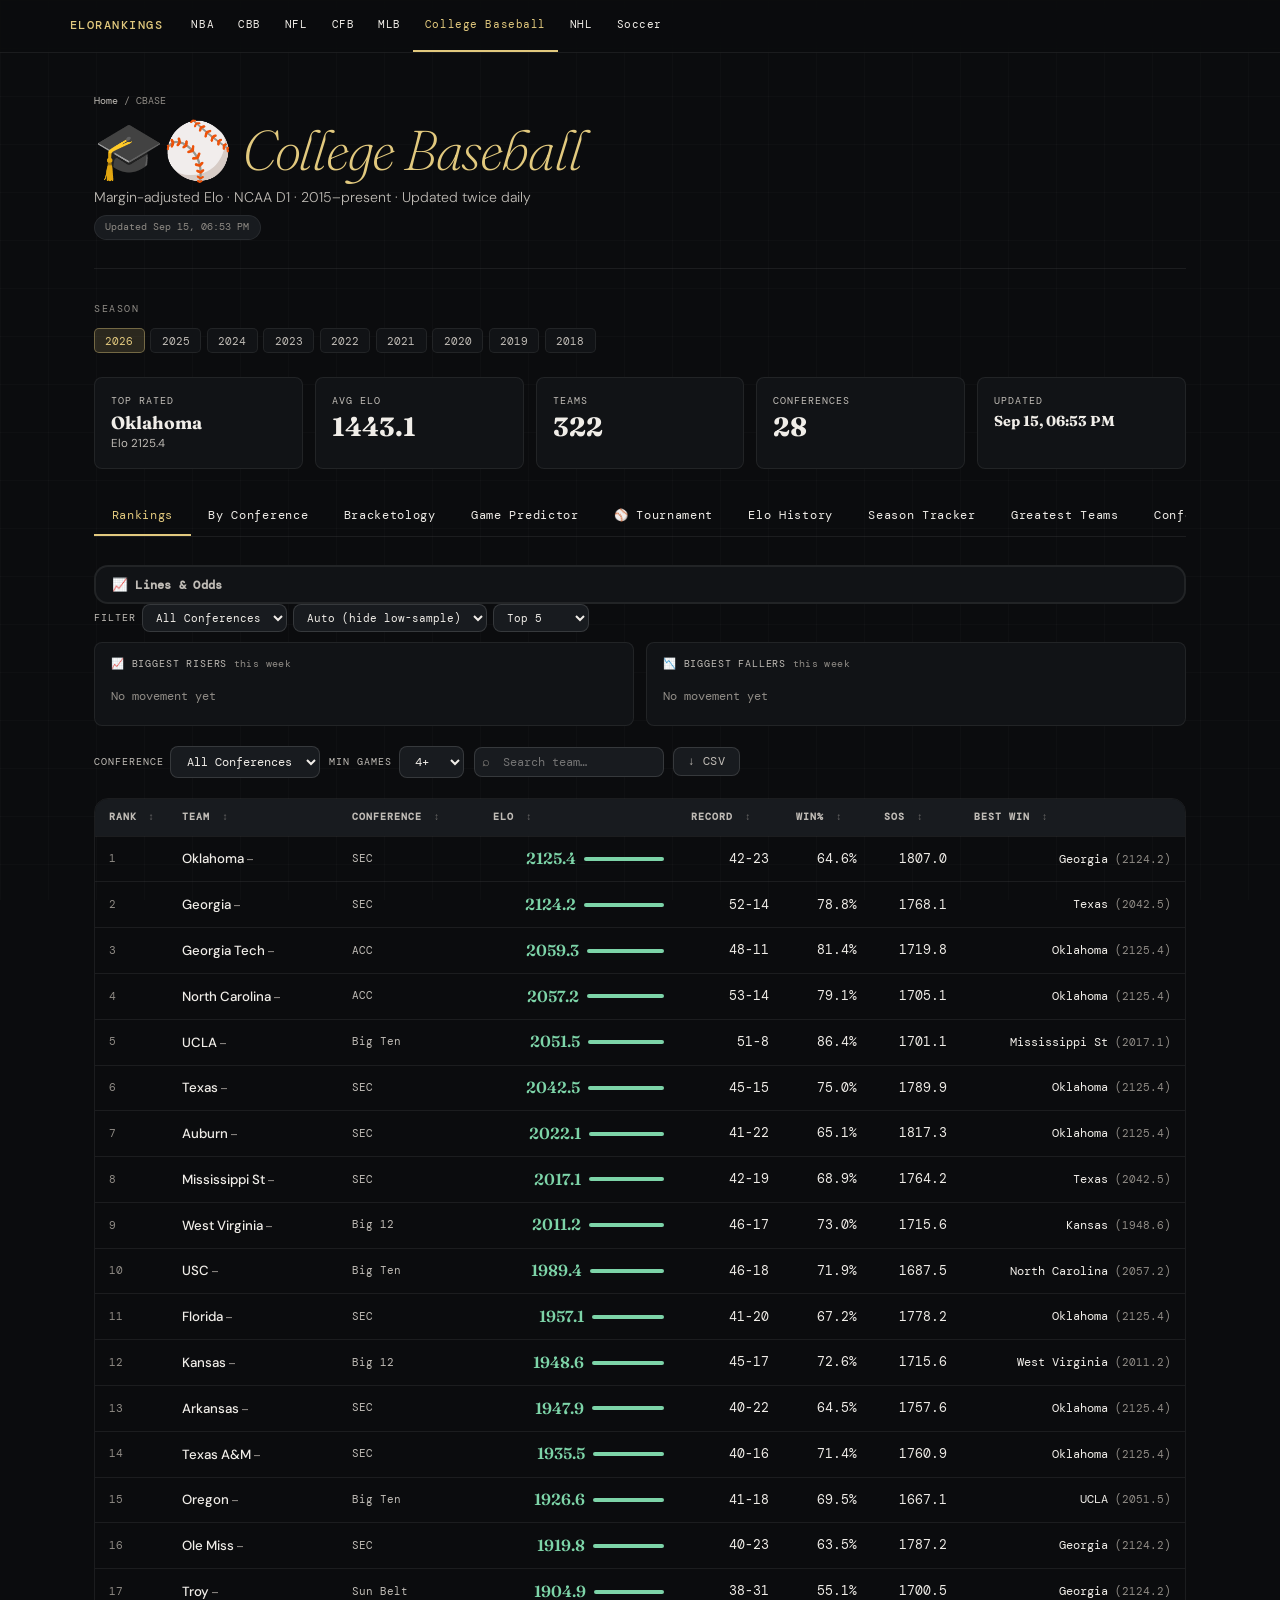
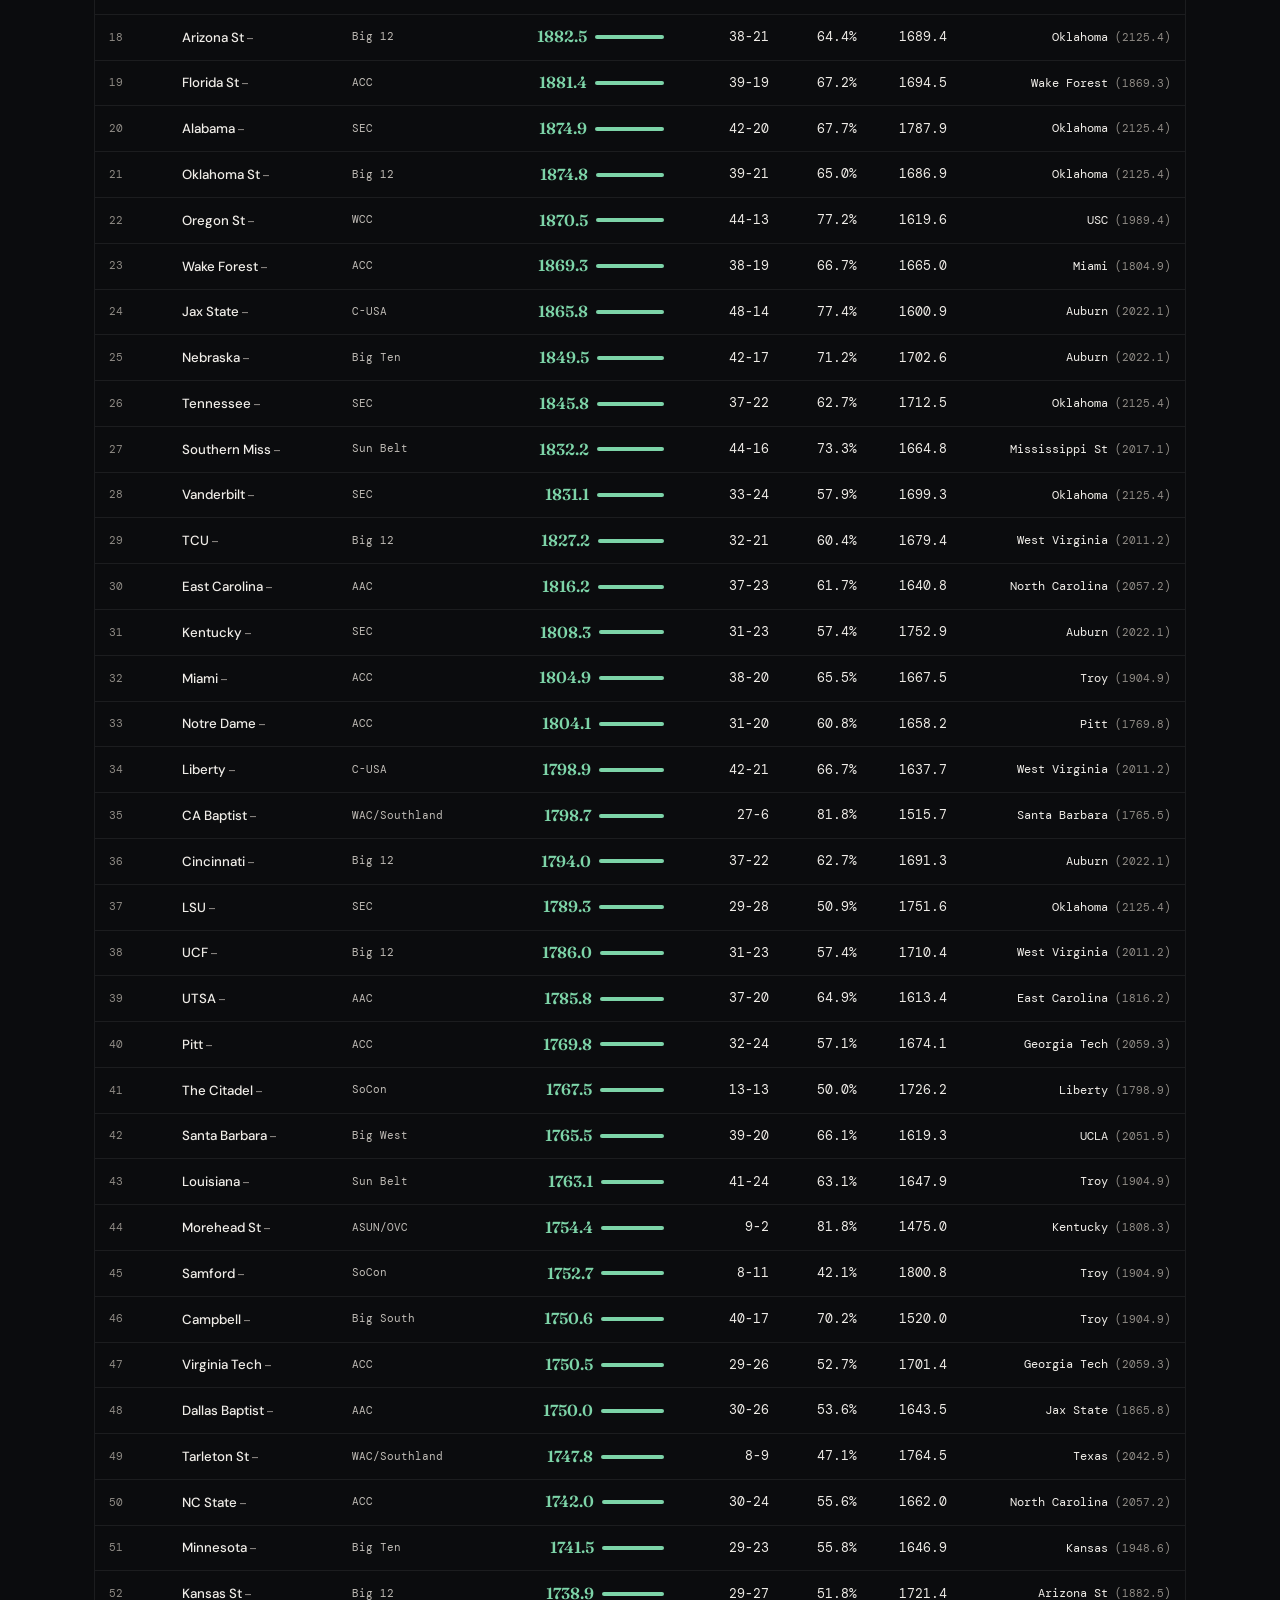
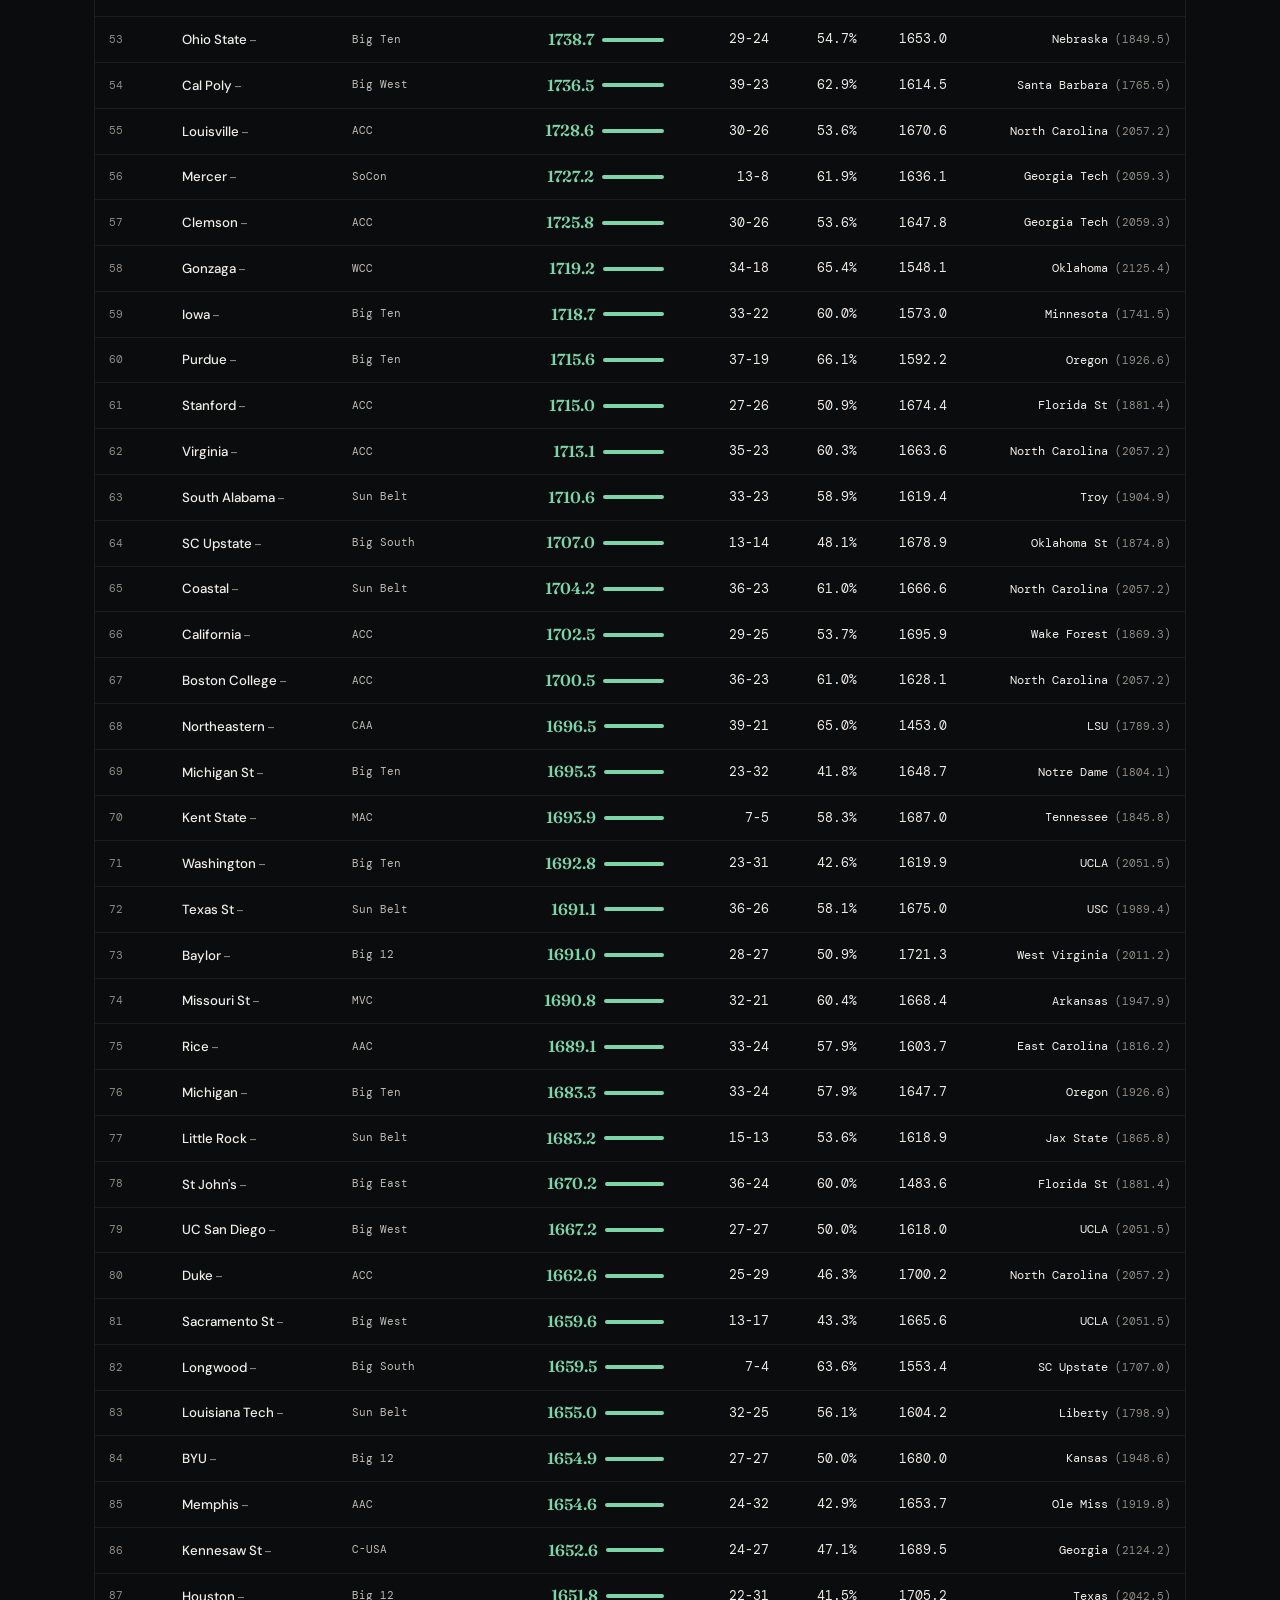
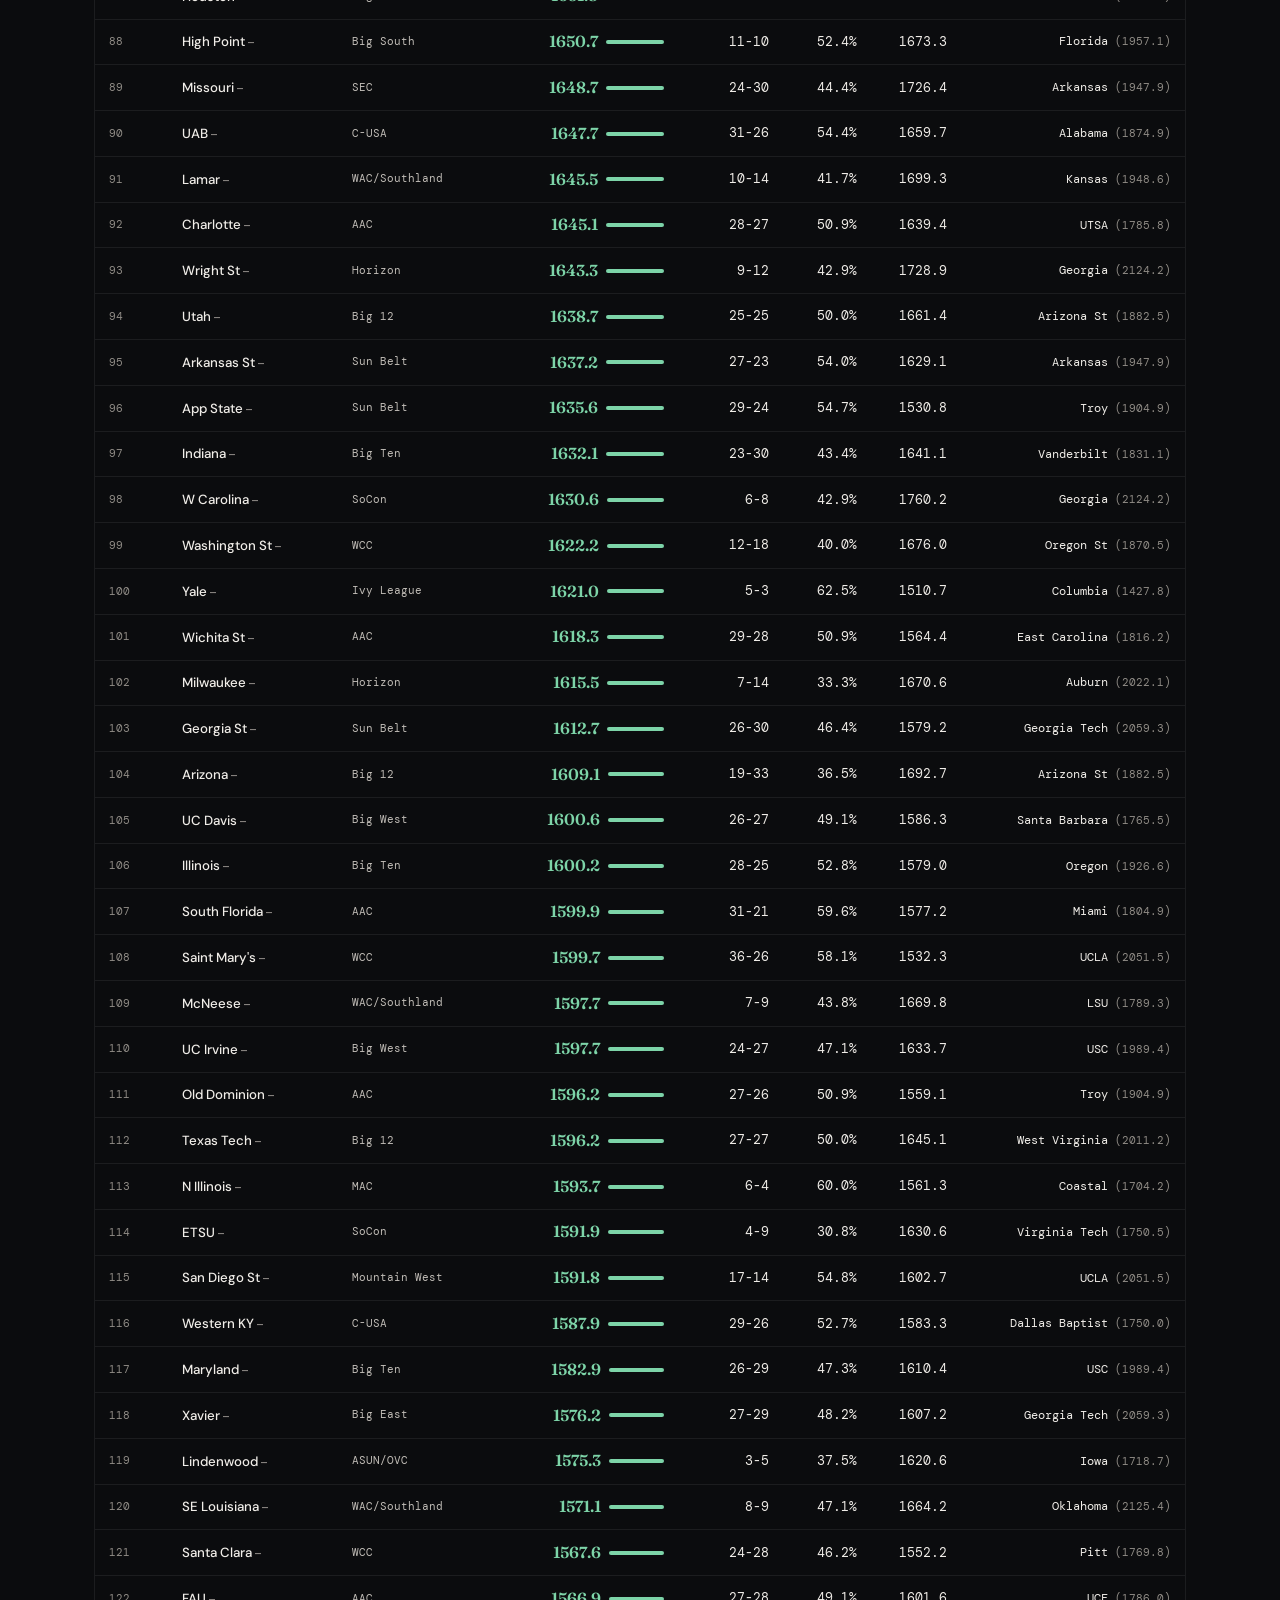
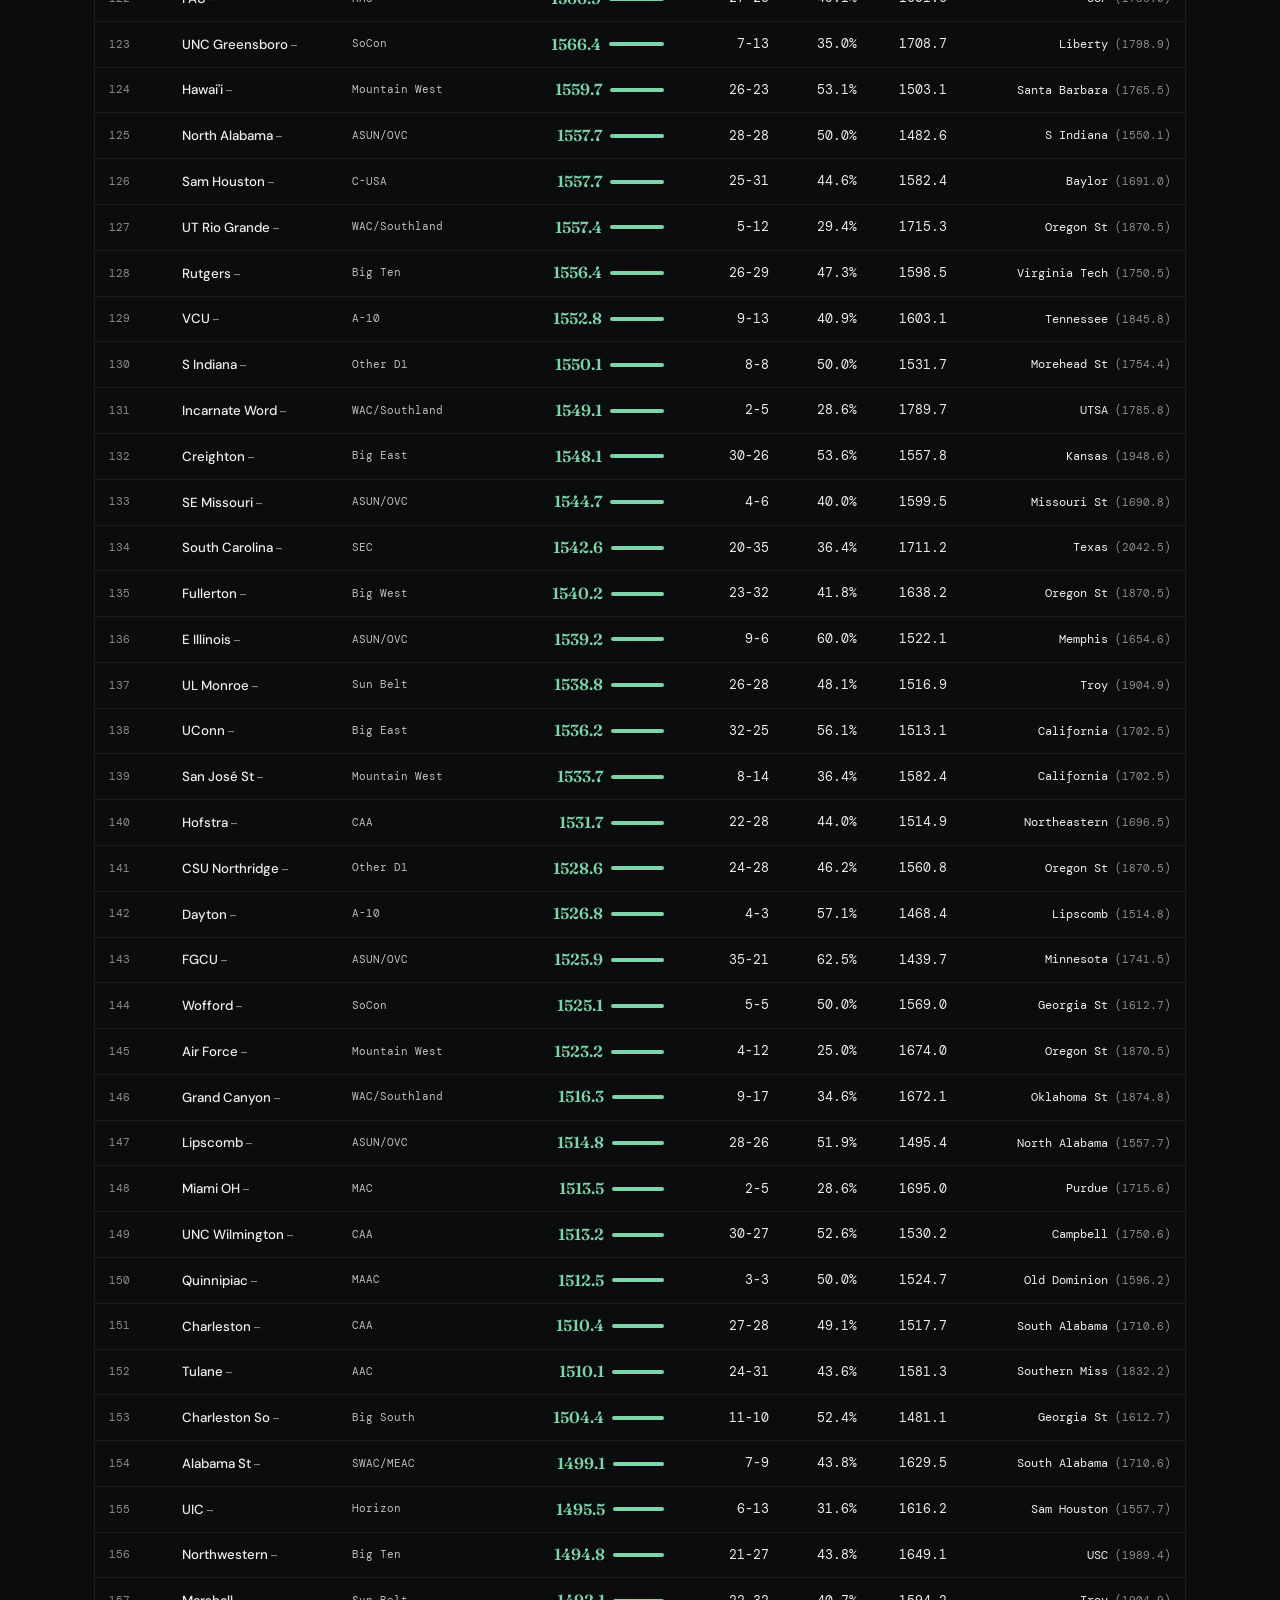
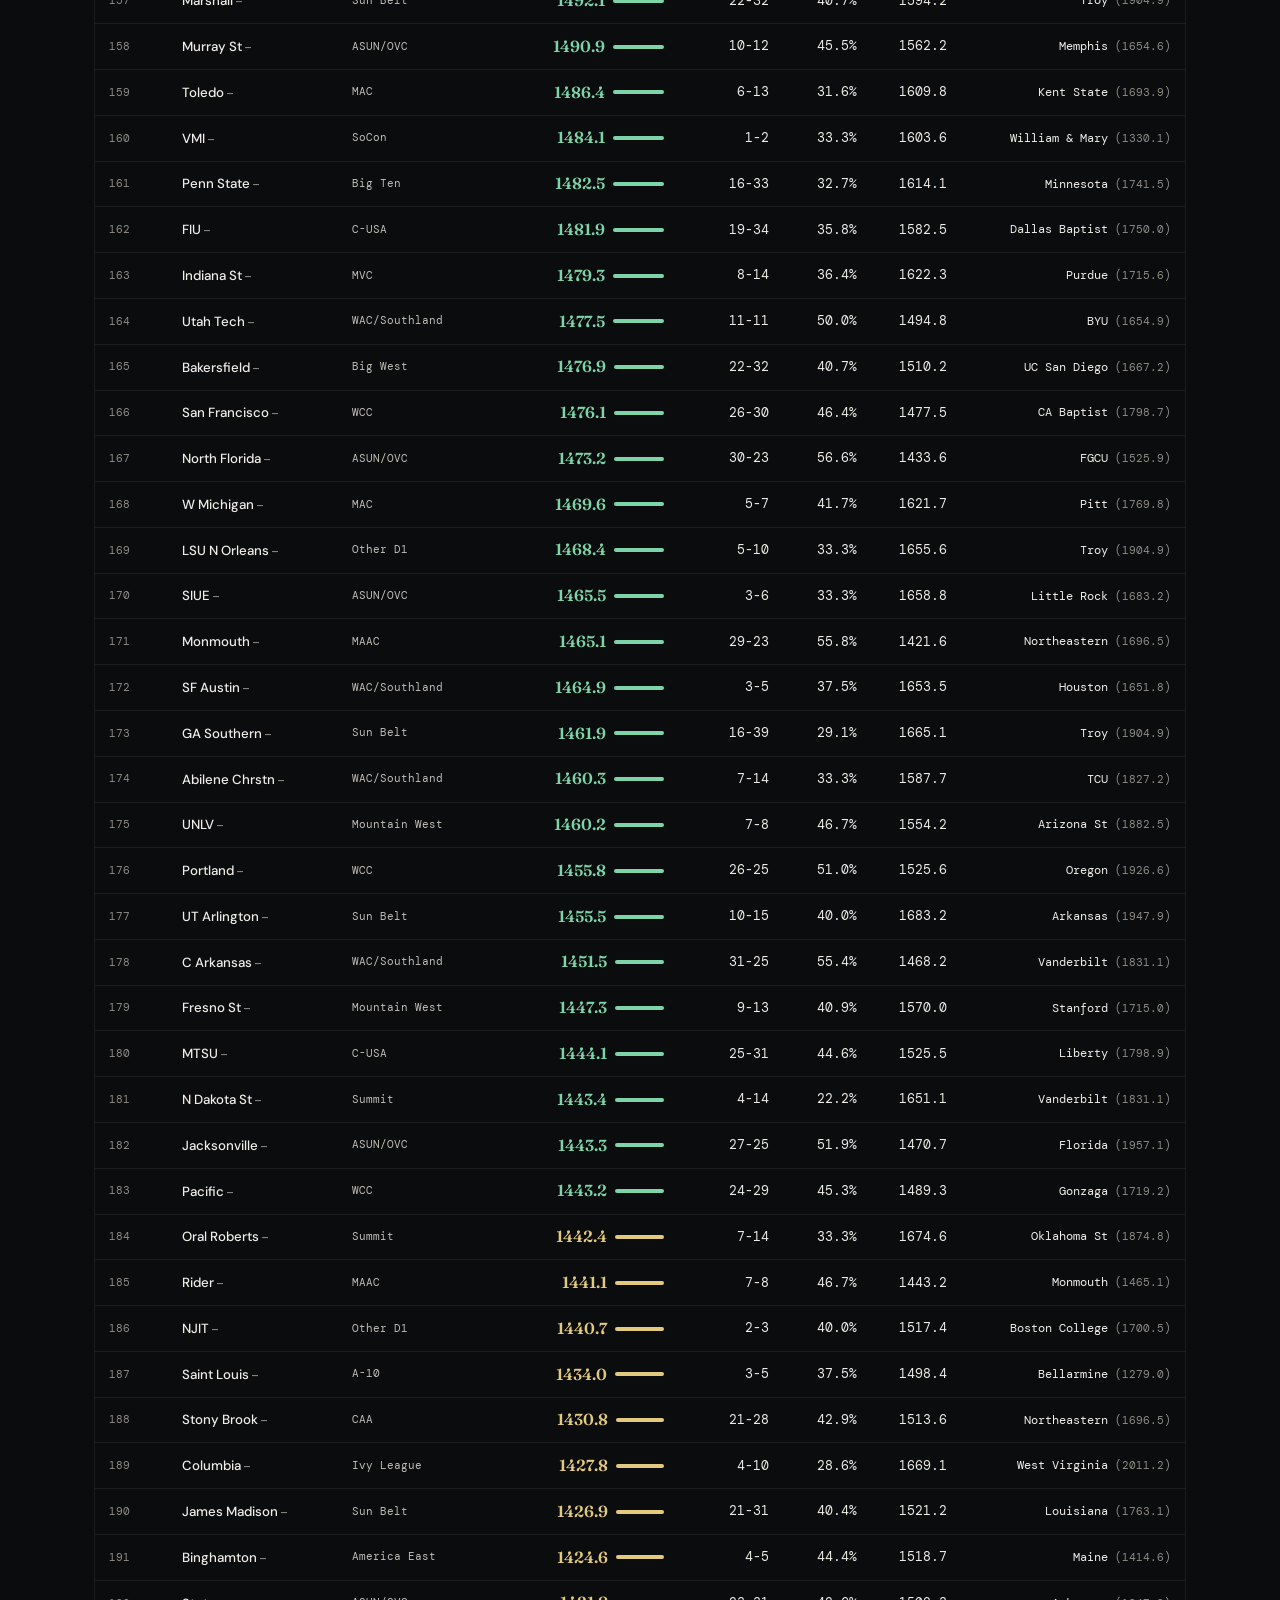
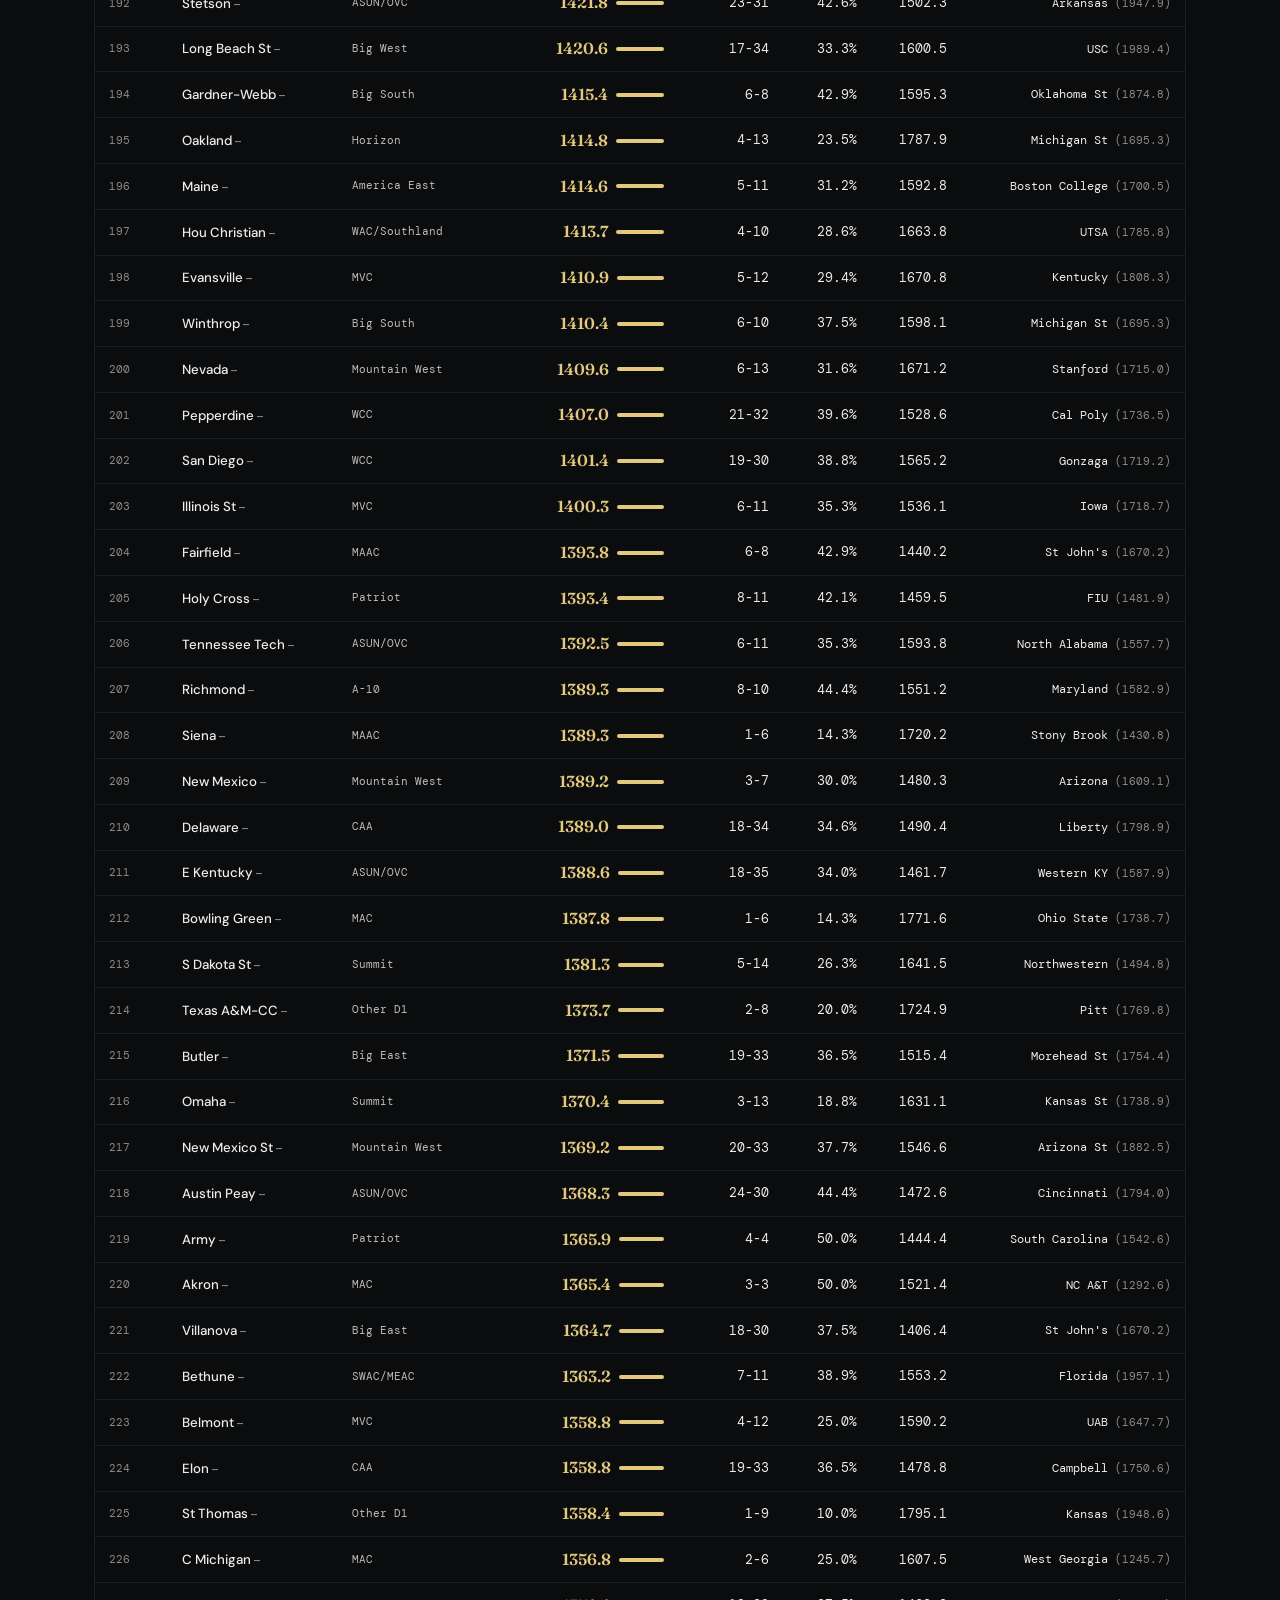
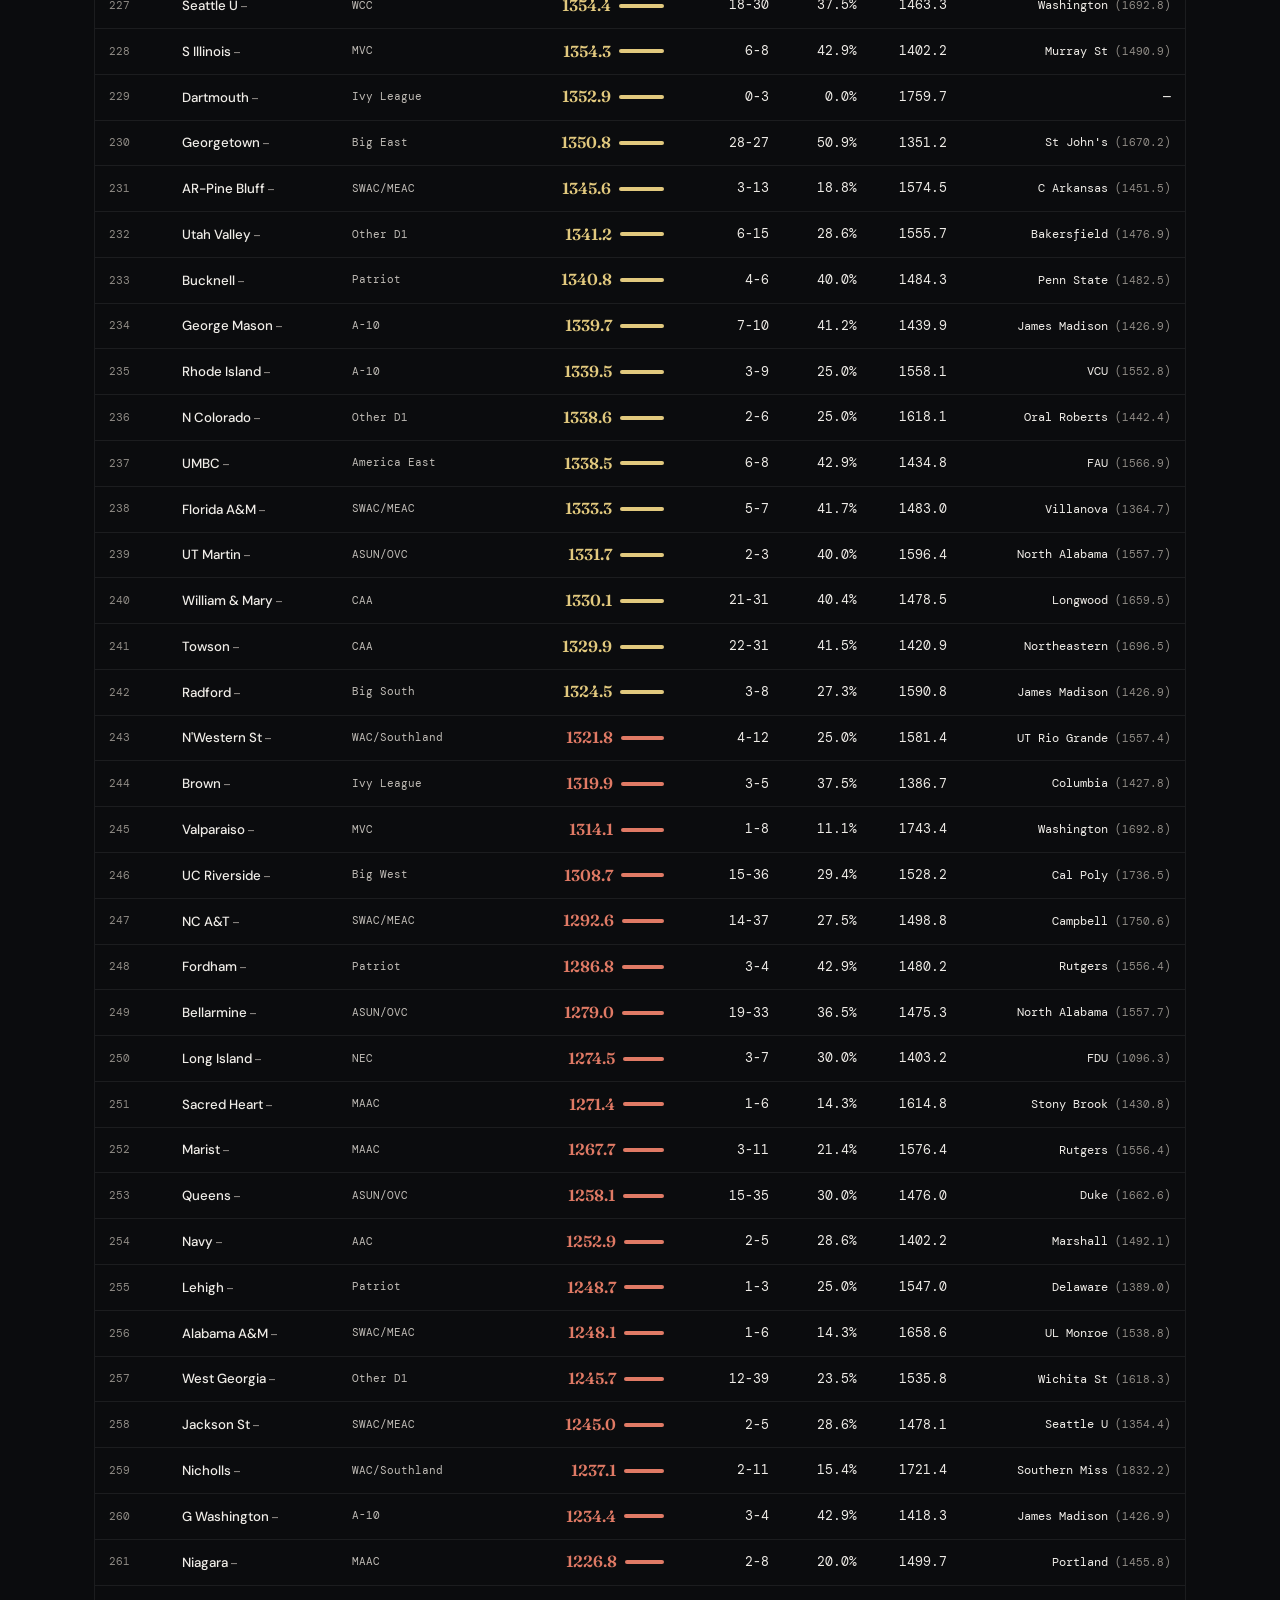
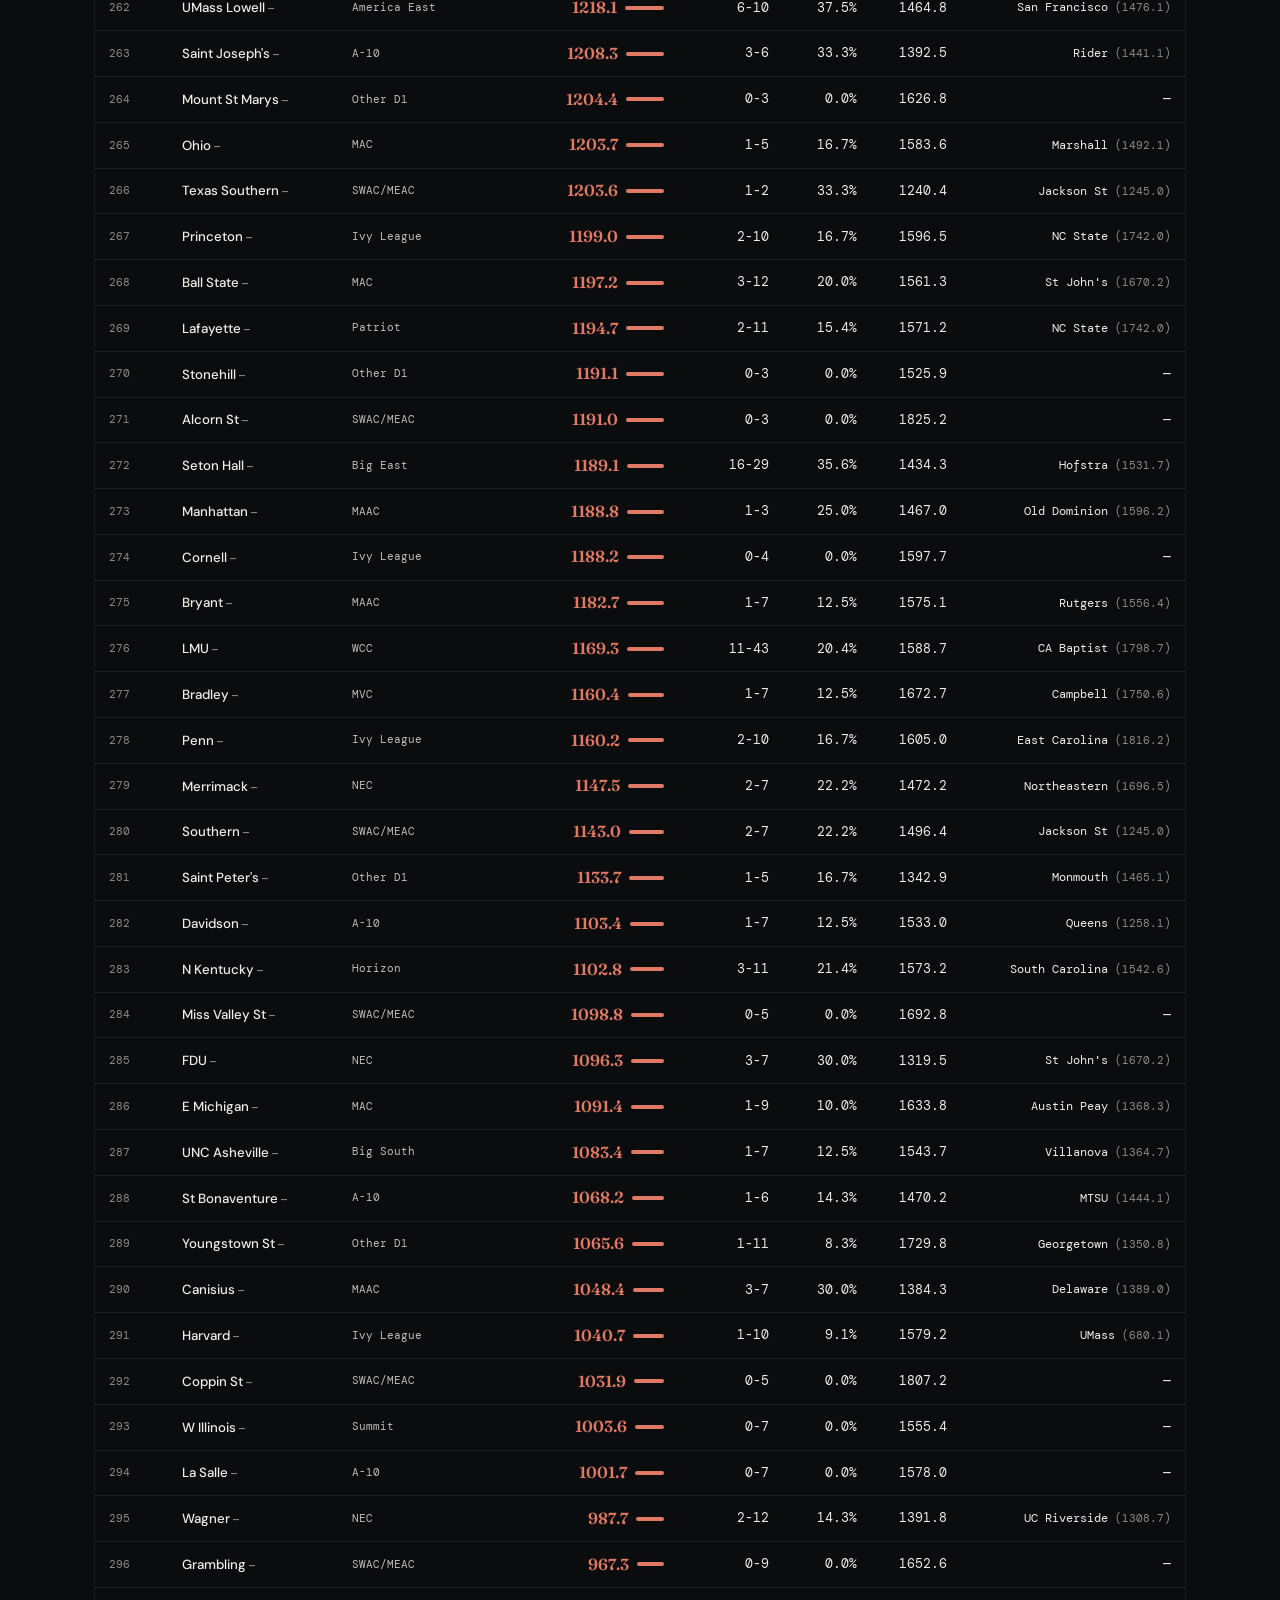
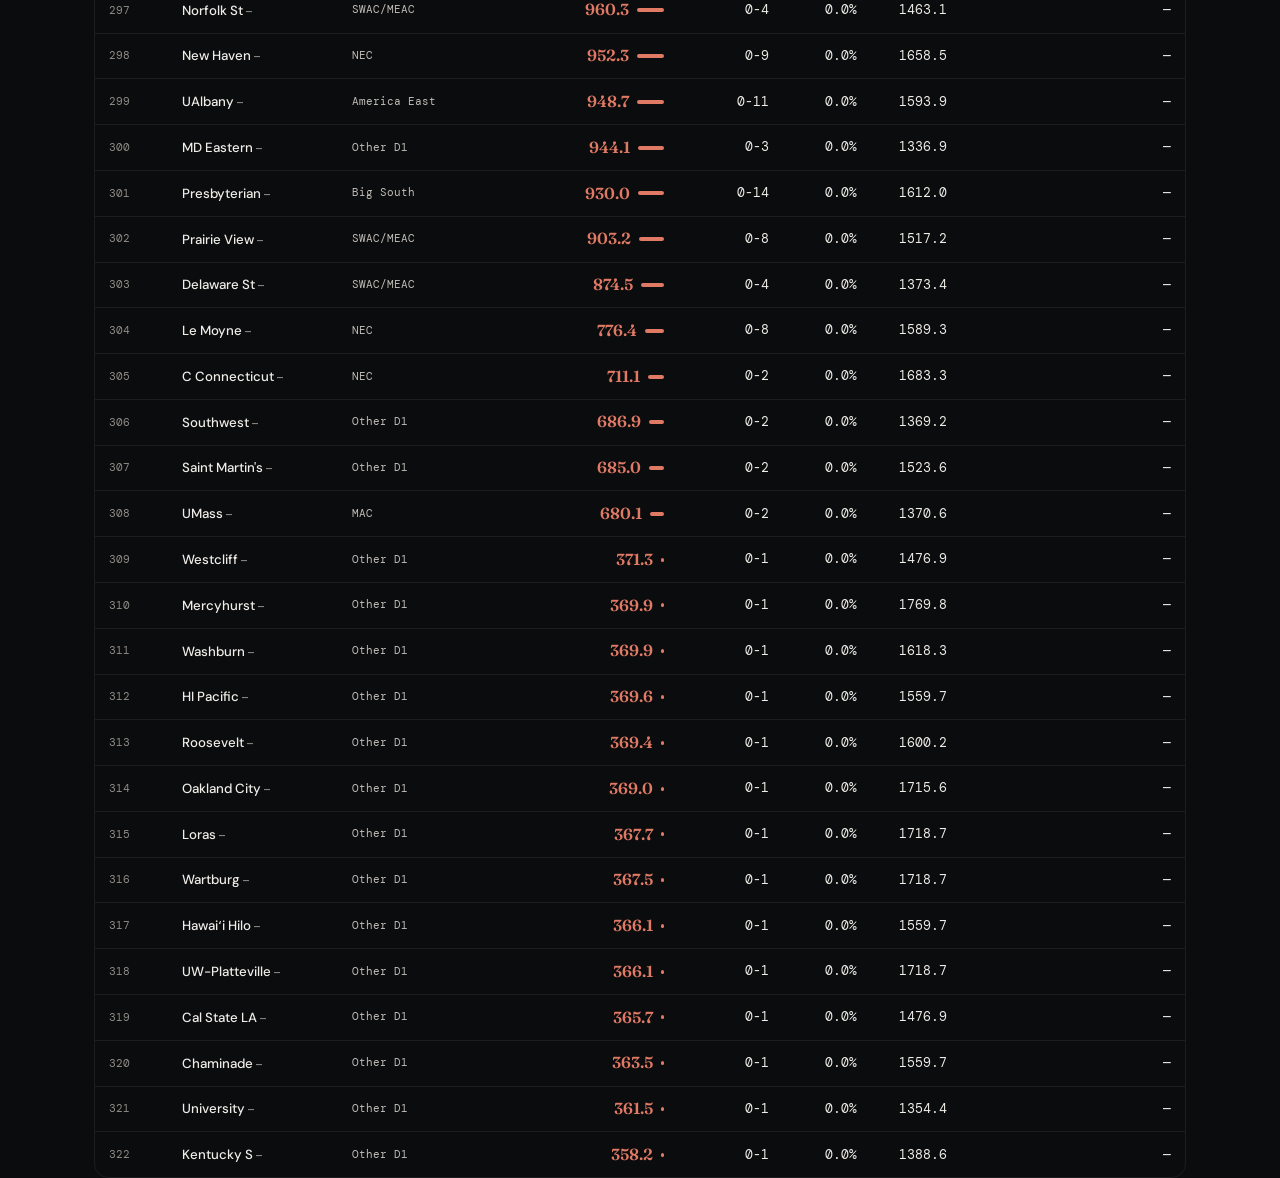
==== commit 25642fa6: "Add files via upload" ====
--- a/docs/sports/cbase.html
+++ b/docs/sports/cbase.html
@@ -144,7 +144,7 @@
 
 <script src="../js/utils.js?v=36"></script>
 <script src="../js/season-tracker.js?v=36"></script>
-<script src="../js/sport-page.js?v=44"></script>
+<script src="../js/sport-page.js?v=46"></script>
 <script>
 initSportPage({
   sport:     'CBASE',
--- a/docs/css/style.css
+++ b/docs/css/style.css
@@ -610,6 +610,7 @@
 .pc-ccg-matchup{font-weight:500;font-size:0.86rem;color:var(--text);flex:1;min-width:140px}
 .pc-ccg-matchup .vs{color:var(--text-dim);font-weight:400;margin:0 0.4rem;font-size:0.76rem}
 .pc-ccg-conf-pct{font-family:var(--font-mono);font-size:0.7rem;color:var(--green-hi);width:38px;text-align:right;flex-shrink:0}
+.pc-ccg-avgbids{font-family:var(--font-mono);font-size:0.62rem;color:var(--text-dim);background:var(--bg);border:1px solid var(--border);border-radius:4px;padding:0.16rem 0.42rem;flex-shrink:0;white-space:nowrap}
 .pc-ccg-chev{width:13px;height:13px;flex-shrink:0;color:var(--text-dim);transition:transform 0.15s}
 .pc-ccg-row[open] .pc-ccg-chev{transform:rotate(180deg)}
 .pc-ccg-detail{padding:0 0.95rem 0.95rem;border-top:1px solid var(--border)}
